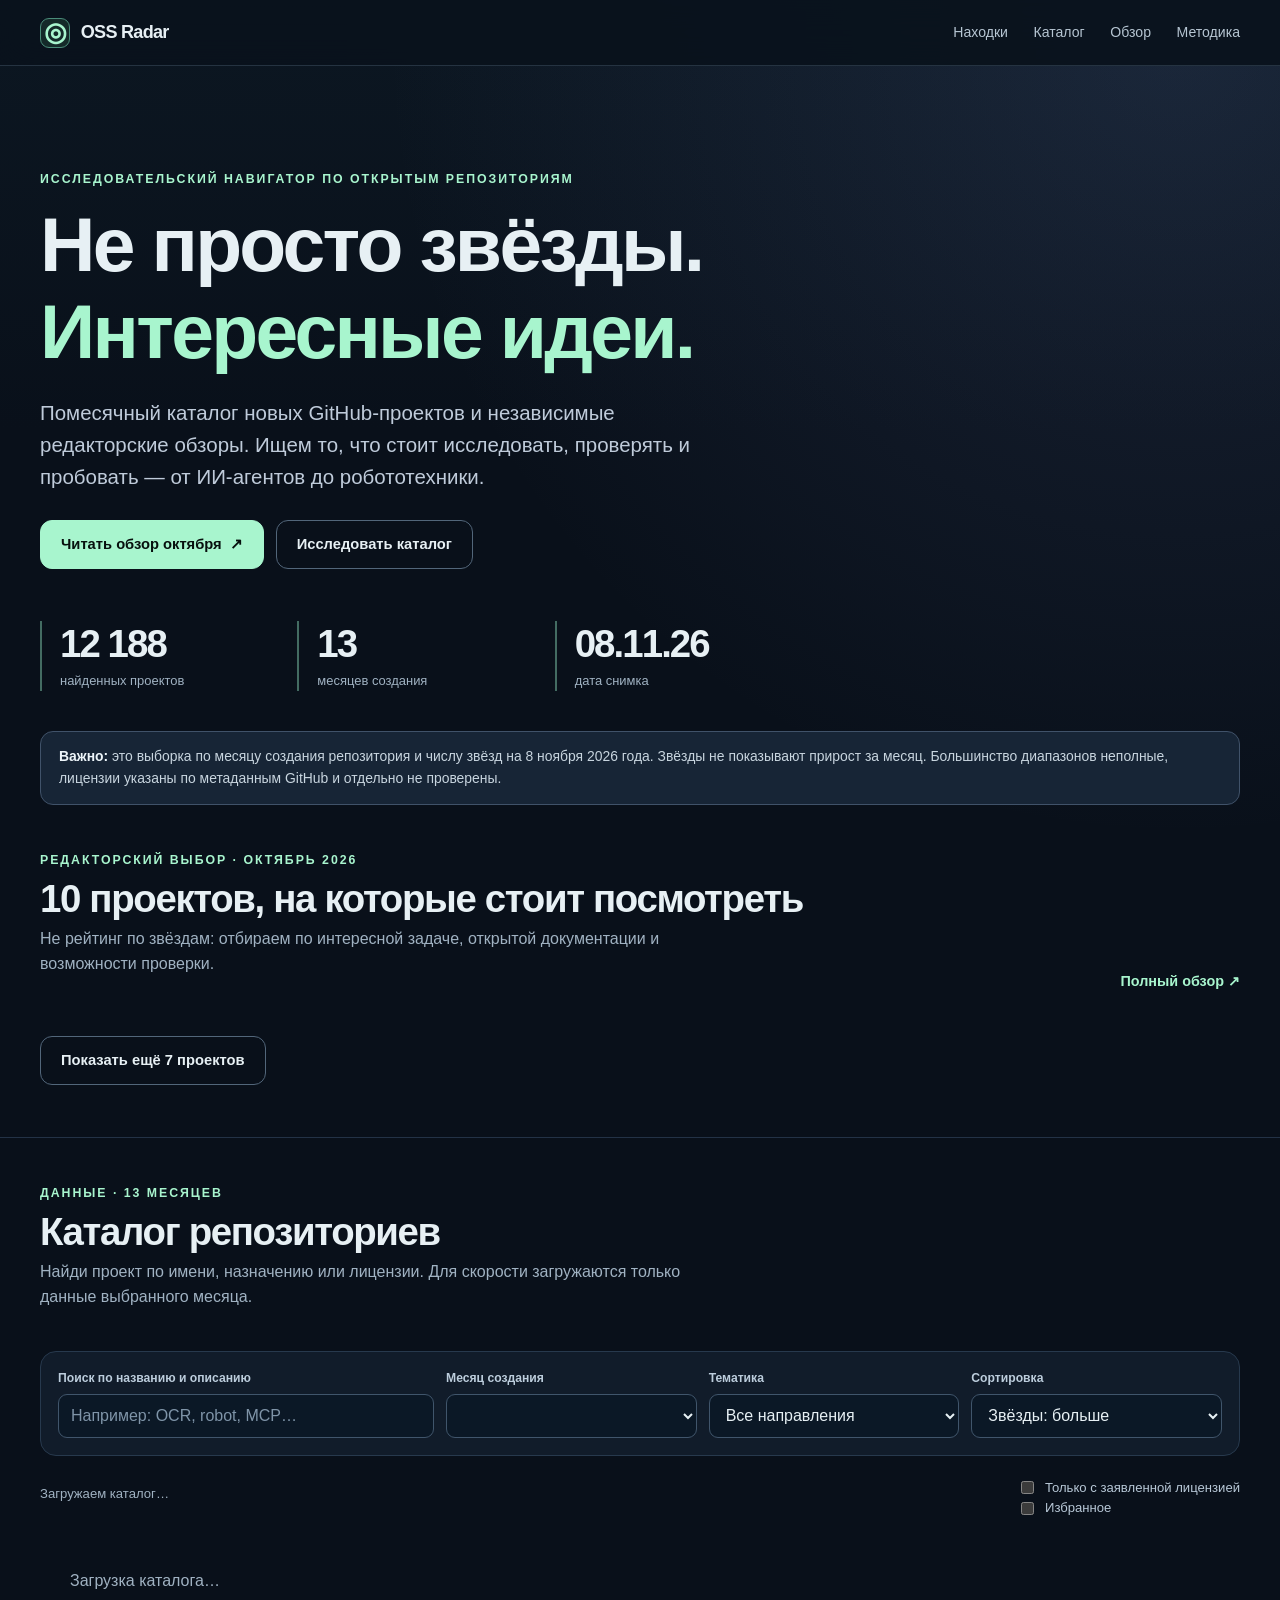
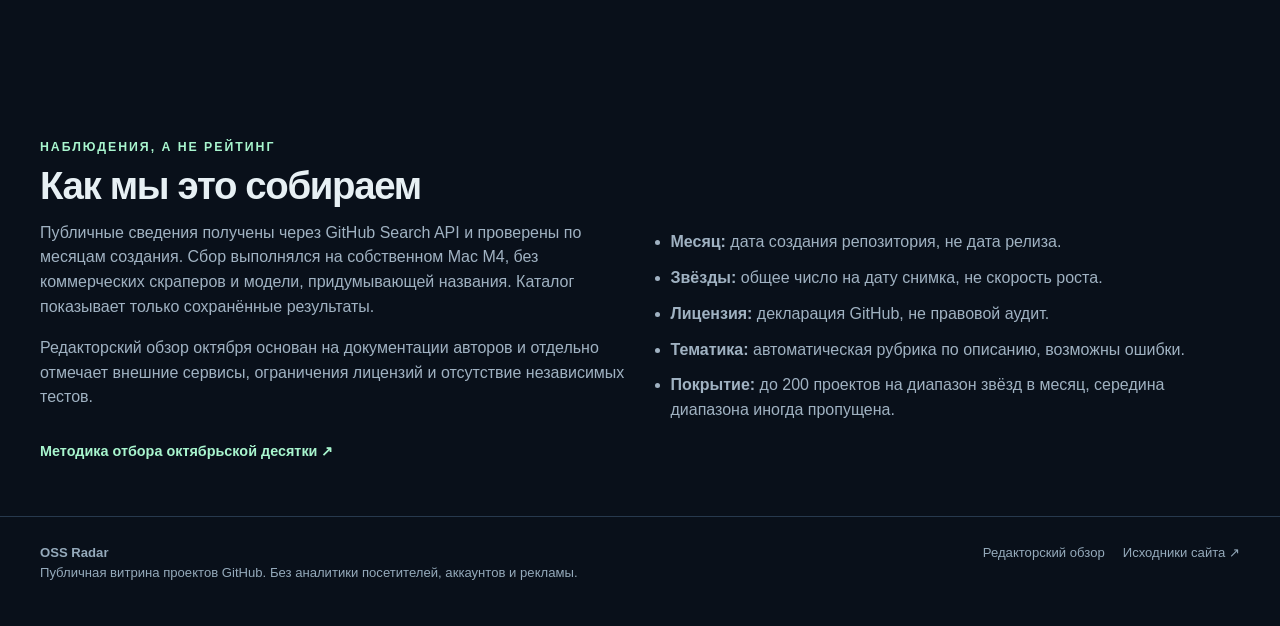
==== index.html @ 187da301 "feat: create OSS Radar home and searchable catalog layout" ====
<!doctype html>
<html lang="ru">
<head>
  <meta charset="utf-8">
  <meta name="viewport" content="width=device-width, initial-scale=1">
  <meta name="theme-color" content="#09101a">
  <meta name="description" content="OSS Radar — обзор новых GitHub-проектов: от редакторских находок до помесячного каталога 12 188 репозиториев.">
  <meta http-equiv="Content-Security-Policy" content="default-src 'self'; script-src 'self'; style-src 'self'; img-src 'self' data:; connect-src 'self'; object-src 'none'; base-uri 'self'">
  <title>OSS Radar — интересные проекты с GitHub</title>
  <link rel="stylesheet" href="./style.css">
  <script defer src="./app.js"></script>
</head>
<body>
  <a class="tiny is-hidden" id="skipLink" href="#main">Перейти к содержимому</a>
  <header class="site-header">
    <div class="container header-inner">
      <a class="brand" href="./index.html" aria-label="OSS Radar, главная"><span class="brand-mark" aria-hidden="true">◎</span> OSS Radar</a>
      <nav class="nav" aria-label="Основная навигация">
        <a href="#featured">Находки</a>
        <a href="#catalog">Каталог</a>
        <a href="./october.html">Обзор</a>
        <a href="#method" class="optional">Методика</a>
      </nav>
    </div>
  </header>
  <main id="main">
    <section class="container hero" aria-labelledby="heroTitle">
      <div class="eyebrow">Исследовательский навигатор по открытым репозиториям</div>
      <h1 id="heroTitle">Не просто звёзды. <span class="accent">Интересные идеи.</span></h1>
      <p class="hero-lead">Помесячный каталог новых GitHub-проектов и независимые редакторские обзоры. Ищем то, что стоит исследовать, проверять и пробовать — от ИИ-агентов до робототехники.</p>
      <div class="hero-actions">
        <a class="button" href="./october.html">Читать обзор октября <span aria-hidden="true">↗</span></a>
        <a class="button secondary" href="#catalog">Исследовать каталог</a>
      </div>
      <div class="stats" aria-label="Статистика каталога">
        <div class="stat"><div class="stat-number" id="totalCount">12 188</div><div class="stat-label">найденных проектов</div></div>
        <div class="stat"><div class="stat-number" id="monthCount">13</div><div class="stat-label">месяцев создания</div></div>
        <div class="stat"><div class="stat-number">08.11.26</div><div class="stat-label">дата снимка</div></div>
      </div>
    </section>
    <div class="container">
      <aside class="notice" aria-label="Условия интерпретации данных"><strong>Важно:</strong> это выборка по месяцу создания репозитория и числу звёзд на 8 ноября 2026 года. Звёзды не показывают прирост за месяц. Большинство диапазонов неполные, лицензии указаны по метаданным GitHub и отдельно не проверены.</aside>
    </div>
    <section id="featured" class="container section" aria-labelledby="featuredTitle">
      <div class="section-head">
        <div><div class="eyebrow">Редакторский выбор · октябрь 2026</div><h2 id="featuredTitle">10 проектов, на которые стоит посмотреть</h2><p class="section-intro">Не рейтинг по звёздам: отбираем по интересной задаче, открытой документации и возможности проверки.</p></div>
        <a class="subtle-link" href="./october.html">Полный обзор ↗</a>
      </div>
      <div id="featuredGrid" class="featured-grid" aria-live="polite"></div>
      <div id="moreFeatures" class="compact-list is-hidden"></div>
      <div class="section-cta"><button id="showFeatures" class="button secondary" type="button" aria-expanded="false">Показать ещё 7 проектов</button></div>
    </section>
    <section id="catalog" class="catalog-wrap section" aria-labelledby="catalogTitle">
      <div class="container">
        <div class="section-head">
          <div><div class="eyebrow">Данные · 13 месяцев</div><h2 id="catalogTitle">Каталог репозиториев</h2><p class="section-intro">Найди проект по имени, назначению или лицензии. Для скорости загружаются только данные выбранного месяца.</p></div>
        </div>
        <div class="filters" role="search">
          <div class="field search-field"><label for="searchInput">Поиск по названию и описанию</label><input id="searchInput" type="search" placeholder="Например: OCR, robot, MCP…" autocomplete="off"></div>
          <div class="field"><label for="monthSelect">Месяц создания</label><select id="monthSelect" aria-label="Месяц создания"></select></div>
          <div class="field"><label for="categorySelect">Тематика</label><select id="categorySelect"><option value="all">Все направления</option><option value="agents">ИИ и агенты</option><option value="robots">Робототехника</option><option value="documents">Документы / OCR</option><option value="data">Данные / БД</option><option value="dev">Разработка</option><option value="security">Безопасность</option><option value="design">Дизайн / UI</option><option value="other">Другое</option></select></div>
          <div class="field"><label for="sortSelect">Сортировка</label><select id="sortSelect"><option value="stars-desc">Звёзды: больше</option><option value="stars-asc">Звёзды: меньше</option><option value="name">Название А–Я</option></select></div>
        </div>
        <div class="filter-line">
          <p id="resultsInfo" class="muted tiny" aria-live="polite">Загружаем каталог…</p>
          <div style="display:flex;gap:16px;flex-wrap:wrap">
            <label class="check-field"><input type="checkbox" id="licenseOnly"> Только с заявленной лицензией</label>
            <label class="check-field"><input type="checkbox" id="favoritesOnly"> Избранное</label>
          </div>
        </div>
        <div id="catalogGrid" class="catalog-grid" aria-live="polite"><p class="loading">Загрузка каталога…</p></div>
        <div id="emptyState" class="no-results is-hidden">По этому запросу ничего не найдено. Попробуй другой месяц или убери фильтр.</div>
        <div id="catalogAction" class="catalog-action is-hidden"><button class="button secondary" id="loadMore" type="button">Показать ещё</button></div>
      </div>
    </section>
    <section class="container section" id="method" aria-labelledby="methodTitle">
      <div class="eyebrow">Наблюдения, а не рейтинг</div><h2 id="methodTitle">Как мы это собираем</h2>
      <div class="method">
        <div><p>Публичные сведения получены через GitHub Search API и проверены по месяцам создания. Сбор выполнялся на собственном Mac M4, без коммерческих скраперов и модели, придумывающей названия. Каталог показывает только сохранённые результаты.</p><p>Редакторский обзор октября основан на документации авторов и отдельно отмечает внешние сервисы, ограничения лицензий и отсутствие независимых тестов.</p></div>
        <div>
          <ul><li><strong>Месяц:</strong> дата создания репозитория, не дата релиза.</li><li><strong>Звёзды:</strong> общее число на дату снимка, не скорость роста.</li><li><strong>Лицензия:</strong> декларация GitHub, не правовой аудит.</li><li><strong>Тематика:</strong> автоматическая рубрика по описанию, возможны ошибки.</li><li><strong>Покрытие:</strong> до 200 проектов на диапазон звёзд в месяц, середина диапазона иногда пропущена.</li></ul>
        </div>
      </div>
      <a class="subtle-link" href="./october.html#method">Методика отбора октябрьской десятки ↗</a>
    </section>
  </main>
  <footer class="site-footer"><div class="container footer-inner"><div><strong>OSS Radar</strong><div>Публичная витрина проектов GitHub. Без аналитики посетителей, аккаунтов и рекламы.</div></div><div class="footer-links"><a href="./october.html">Редакторский обзор</a><a href="https://github.com/Dmitry-dev-pet/oss-radar-site" target="_blank" rel="noopener noreferrer">Исходники сайта ↗</a></div></div></footer>
</body>
</html>
---- style.css ----
/* OSS Radar — public static experience. No external fonts, scripts, or tracking. */
:root{color-scheme:dark;--bg:#09101a;--surface:#111c2a;--surface2:#162436;--line:#27394d;--text:#e7f0f4;--muted:#a0b2c2;--accent:#a8f5ce;--soft:#c4ccff;--warm:#f4c49e;--dark:#07100e;--max:1200px}
*{box-sizing:border-box}html{scroll-behavior:smooth}body{margin:0;background:radial-gradient(circle at 92% 2%,rgba(101,123,181,.17),transparent 32%),linear-gradient(180deg,#0c1722 0,#09101a 430px);font-family:Inter,ui-sans-serif,-apple-system,BlinkMacSystemFont,"Segoe UI",sans-serif;color:var(--text);line-height:1.55}
a{color:inherit;text-decoration:none}a:focus-visible,button:focus-visible,input:focus-visible,select:focus-visible{outline:3px solid var(--accent);outline-offset:3px}button,input,select{font:inherit}button{cursor:pointer}p{margin:.4em 0 1em}h1,h2,h3{line-height:1.14;letter-spacing:-.035em}h1{font-size:clamp(2.6rem,6vw,5.4rem);max-width:880px;margin:.15em 0 .28em}h2{font-size:clamp(1.8rem,3vw,2.8rem);margin:.18em 0}h3{font-size:1.17rem;margin:.15em 0}
.container{width:min(var(--max),calc(100% - 36px));margin-inline:auto}.muted{color:var(--muted)}.tiny{font-size:.82rem}.eyebrow{font-size:.77rem;text-transform:uppercase;letter-spacing:.16em;font-weight:750;color:var(--accent)}.brand{display:flex;gap:.67rem;align-items:center;font-size:1.13rem;font-weight:850;letter-spacing:-.04em}.brand-mark{height:30px;width:30px;display:grid;place-items:center;border-radius:9px;border:1px solid #4a8c79;color:var(--accent);background:#142a29;font-size:1.6rem;line-height:1}
.site-header{position:sticky;top:0;z-index:20;backdrop-filter:blur(18px);background:#09121ce8;border-bottom:1px solid #253341}.header-inner{min-height:65px;display:flex;gap:20px;align-items:center;justify-content:space-between}.nav{display:flex;align-items:center;gap:clamp(10px,2vw,28px);font-size:.88rem;color:#b6c5d2}.nav a:hover,.subtle-link:hover{color:var(--accent)}.nav a.active{color:var(--accent)}
.hero{padding:clamp(48px,9vw,104px) 0 40px}.hero-lead{font-size:clamp(1rem,2.1vw,1.28rem);color:#bfcbda;max-width:690px}.accent{color:var(--accent)}.hero-actions{display:flex;gap:12px;flex-wrap:wrap;margin-top:28px}.button{display:inline-flex;align-items:center;justify-content:center;gap:8px;border-radius:12px;padding:12px 20px;font-weight:730;font-size:.92rem;background:var(--accent);color:var(--dark);border:1px solid var(--accent);min-height:45px}.button:hover{filter:brightness(1.07)}.button.secondary{background:transparent;color:var(--text);border-color:#52667a}.button.secondary:hover{border-color:var(--accent);color:var(--accent)}
.stats{display:grid;grid-template-columns:repeat(3,minmax(0,1fr));gap:12px;margin:52px 0 0;max-width:760px}.stat{border-left:2px solid #436c62;padding:0 0 0 18px}.stat-number{font-size:clamp(1.55rem,3vw,2.4rem);font-weight:820;letter-spacing:-.05em;line-height:1.2}.stat-label{font-size:.81rem;color:var(--muted);margin-top:4px}
.notice{border:1px solid #405269;background:#172536;border-radius:13px;padding:14px 18px;color:#c8d5df;font-size:.87rem}.notice strong{color:#edf5fa}.section{padding:46px 0 52px}.section-head{display:flex;align-items:end;justify-content:space-between;gap:24px;margin-bottom:25px}.section-intro{max-width:690px;color:var(--muted)}.subtle-link{font-size:.9rem;color:var(--accent);font-weight:650;white-space:nowrap}
.featured-grid{display:grid;grid-template-columns:repeat(3,minmax(0,1fr));gap:14px}.feature-card,.project-card{border:1px solid var(--line);border-radius:16px;background:linear-gradient(145deg,#142234,#0e1927);padding:21px;min-width:0;transition:border-color .15s,transform .15s}.feature-card:hover,.project-card:hover{border-color:#627d85;transform:translateY(-2px)}.feature-card{display:flex;flex-direction:column;gap:10px;min-height:265px}.feature-top{display:flex;justify-content:space-between;gap:8px;align-items:center}.tag{display:inline-flex;align-items:center;font-size:.73rem;border-radius:30px;background:#20364a;border:1px solid #39536a;color:#caddea;padding:4px 9px;white-space:nowrap}.tag.amber{background:#3a2d27;border-color:#785a43;color:var(--warm)}.tag.green{color:var(--accent);border-color:#386c5f;background:#17332f}.stars{color:#edcf9f;font-size:.85rem;white-space:nowrap;font-variant-numeric:tabular-nums}.feature-card h3{font-size:1.4rem}.feature-card p{color:#c2cfdb;font-size:.9rem;margin:0}.feature-card .bottom{display:flex;align-items:center;justify-content:space-between;margin-top:auto;padding-top:10px;color:var(--accent);font-weight:700;font-size:.86rem}.section-cta{margin-top:18px}.compact-list{margin-top:14px;display:grid;grid-template-columns:repeat(2,minmax(0,1fr));gap:11px}.mini-feature{border:1px solid var(--line);border-radius:12px;padding:15px;background:var(--surface);display:flex;justify-content:space-between;gap:12px;align-items:center}.mini-feature .f-desc{font-size:.79rem;color:var(--muted);margin-top:3px}.mini-feature a{font-weight:750}.mini-feature a:hover{color:var(--accent)}.is-hidden{display:none!important}
.catalog-wrap{border-top:1px solid #233246}.filters{border:1px solid var(--line);background:var(--surface);border-radius:16px;padding:17px;margin-bottom:22px;display:grid;grid-template-columns:1.5fr 1fr 1fr 1fr;gap:12px}.field{display:flex;flex-direction:column;gap:6px}.field label{font-weight:650;font-size:.76rem;color:#bccddc}.field input,.field select{width:100%;height:44px;border:1px solid #40556b;background:#0b1826;color:var(--text);border-radius:9px;padding:0 12px;min-width:0}.field input::placeholder{color:#7f94a8}.filter-line{display:flex;align-items:center;justify-content:space-between;gap:15px;margin-bottom:14px;flex-wrap:wrap}.check-field{display:flex;align-items:center;gap:8px;font-size:.82rem;color:#b8c8d7}.check-field input{accent-color:#a8f5ce}.catalog-grid{display:grid;grid-template-columns:repeat(3,minmax(0,1fr));gap:12px}.project-card{display:flex;flex-direction:column;gap:10px;padding:17px;min-height:195px}.project-top{display:flex;gap:8px;align-items:start;justify-content:space-between}.repo-link{font-weight:750;overflow-wrap:anywhere}.repo-link:hover{color:var(--accent)}.project-desc{font-size:.86rem;line-height:1.52;color:#aebdcc;flex:1;margin:0;display:-webkit-box;-webkit-line-clamp:3;-webkit-box-orient:vertical;overflow:hidden}.project-meta{display:flex;gap:6px;align-items:center;flex-wrap:wrap}.project-meta .tag{font-size:.69rem;padding:3px 8px}.save{height:32px;width:32px;border:1px solid #45586a;background:#0f1b27;border-radius:8px;color:#a1b3c2;display:grid;place-items:center;flex-shrink:0}.save[aria-pressed=true]{color:var(--accent);border-color:#458477;background:#1a3932}.catalog-action{display:flex;justify-content:center;margin-top:23px}.no-results{padding:38px 14px;text-align:center;color:var(--muted);border:1px dashed var(--line);border-radius:13px}.loading{padding:30px;color:var(--muted)}
.method{display:grid;grid-template-columns:1fr 1fr;gap:25px}.method ul{padding-left:18px;color:var(--muted)}.method li{margin-bottom:11px}.method p{color:var(--muted)}.site-footer{border-top:1px solid var(--line);padding:26px 0 42px;color:#95aabb;font-size:.82rem}.footer-inner{display:flex;align-items:flex-start;justify-content:space-between;gap:20px}.footer-links{display:flex;gap:18px;flex-wrap:wrap}
.review-hero{padding:58px 0 18px}.review-hero h1{font-size:clamp(2.3rem,5vw,4.5rem)}.review-layout{display:grid;grid-template-columns:minmax(0,1fr) 250px;gap:36px;padding-bottom:90px}.prose{max-width:780px}.prose p{color:#c5d1dc}.prose h2{margin-top:2.2em;font-size:1.75rem}.prose h3{margin-top:1.6em}.prose a{color:var(--accent);text-decoration:underline;text-underline-offset:3px}.prose li{margin-bottom:10px;color:#c5d1dc}.toc{border:1px solid var(--line);border-radius:14px;padding:17px;height:max-content;position:sticky;top:85px}.toc a{display:block;color:#b7c9da;font-size:.84rem;padding:7px 0}.toc a:hover{color:var(--accent)}.prose .lead{font-size:1.13rem;color:#d8e7ed}.rank{display:inline-block;color:var(--accent);font-variant-numeric:tabular-nums;margin-right:8px}.project-section{border-bottom:1px solid #27374a;padding-bottom:20px;scroll-margin-top:85px}.review-meta{display:flex;gap:8px;flex-wrap:wrap;margin:22px 0}.review-table{width:100%;border-collapse:collapse;margin:20px 0;font-size:.86rem}.review-table th,.review-table td{border-bottom:1px solid var(--line);text-align:left;padding:10px}.review-table th{color:#b6c8d6}
@media(max-width:960px){.filters{grid-template-columns:1fr 1fr}.featured-grid{grid-template-columns:repeat(2,minmax(0,1fr))}.catalog-grid{grid-template-columns:repeat(2,minmax(0,1fr))}.review-layout{grid-template-columns:1fr}.toc{position:static;order:-1}.method{grid-template-columns:1fr}}
@media(max-width:600px){.container{width:calc(100% - 28px)}.header-inner{min-height:60px}.nav{gap:12px;font-size:.77rem}.nav a.optional{display:none}.hero{padding:52px 0 25px}.hero-actions .button{flex:1}.stats{gap:7px;margin:35px 0 0}.stat{padding-left:10px}.stat-number{font-size:1.45rem}.stat-label{font-size:.7rem}.section{padding:34px 0}.section-head{align-items:flex-start;flex-direction:column;gap:10px}.featured-grid,.catalog-grid,.compact-list{grid-template-columns:1fr}.feature-card{min-height:220px}.filters{grid-template-columns:1fr 1fr;padding:12px;gap:10px}.filters .search-field{grid-column:1/-1}.filter-line{align-items:start}.footer-inner{flex-direction:column}.review-hero{padding:35px 0 8px}.review-layout{gap:20px;padding-bottom:45px}.review-table{font-size:.76rem}.review-table th,.review-table td{padding:7px}.project-card{min-height:162px}}
@media(prefers-reduced-motion:reduce){html{scroll-behavior:auto}*{transition:none!important}}
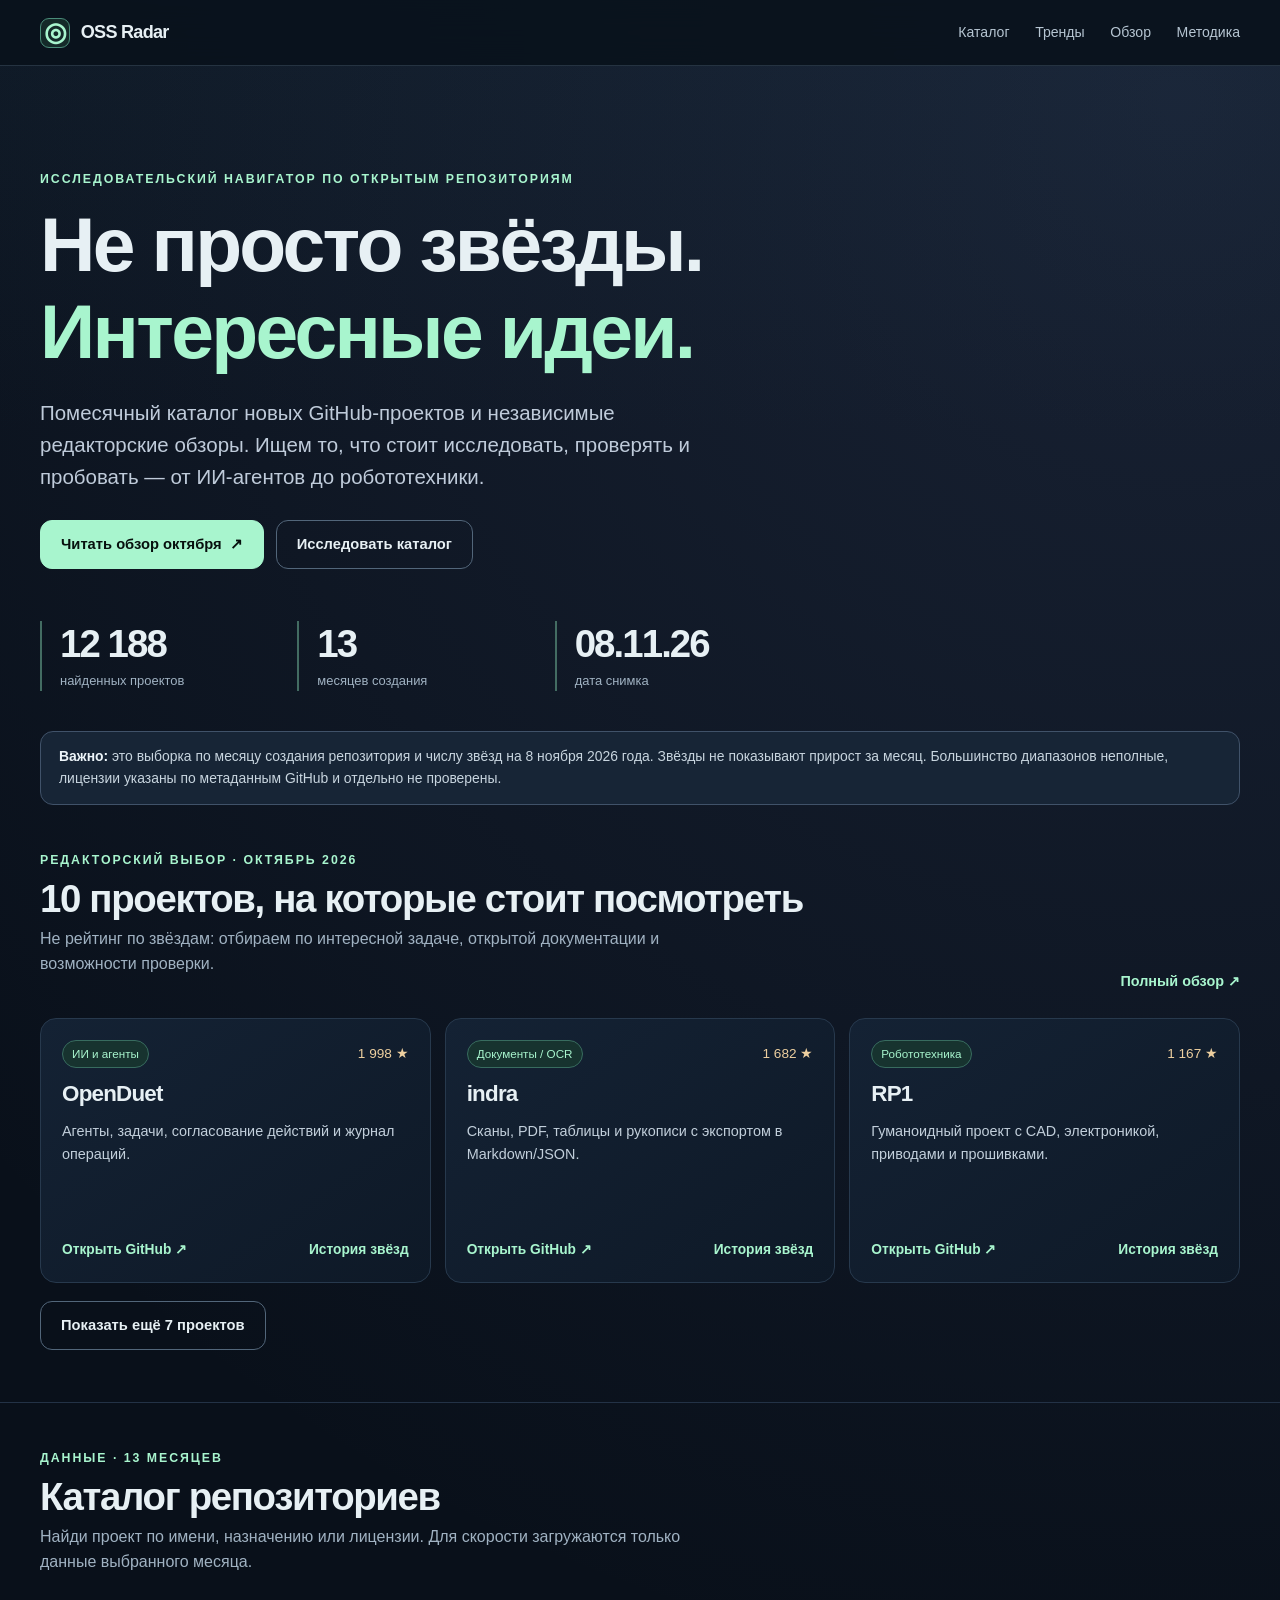
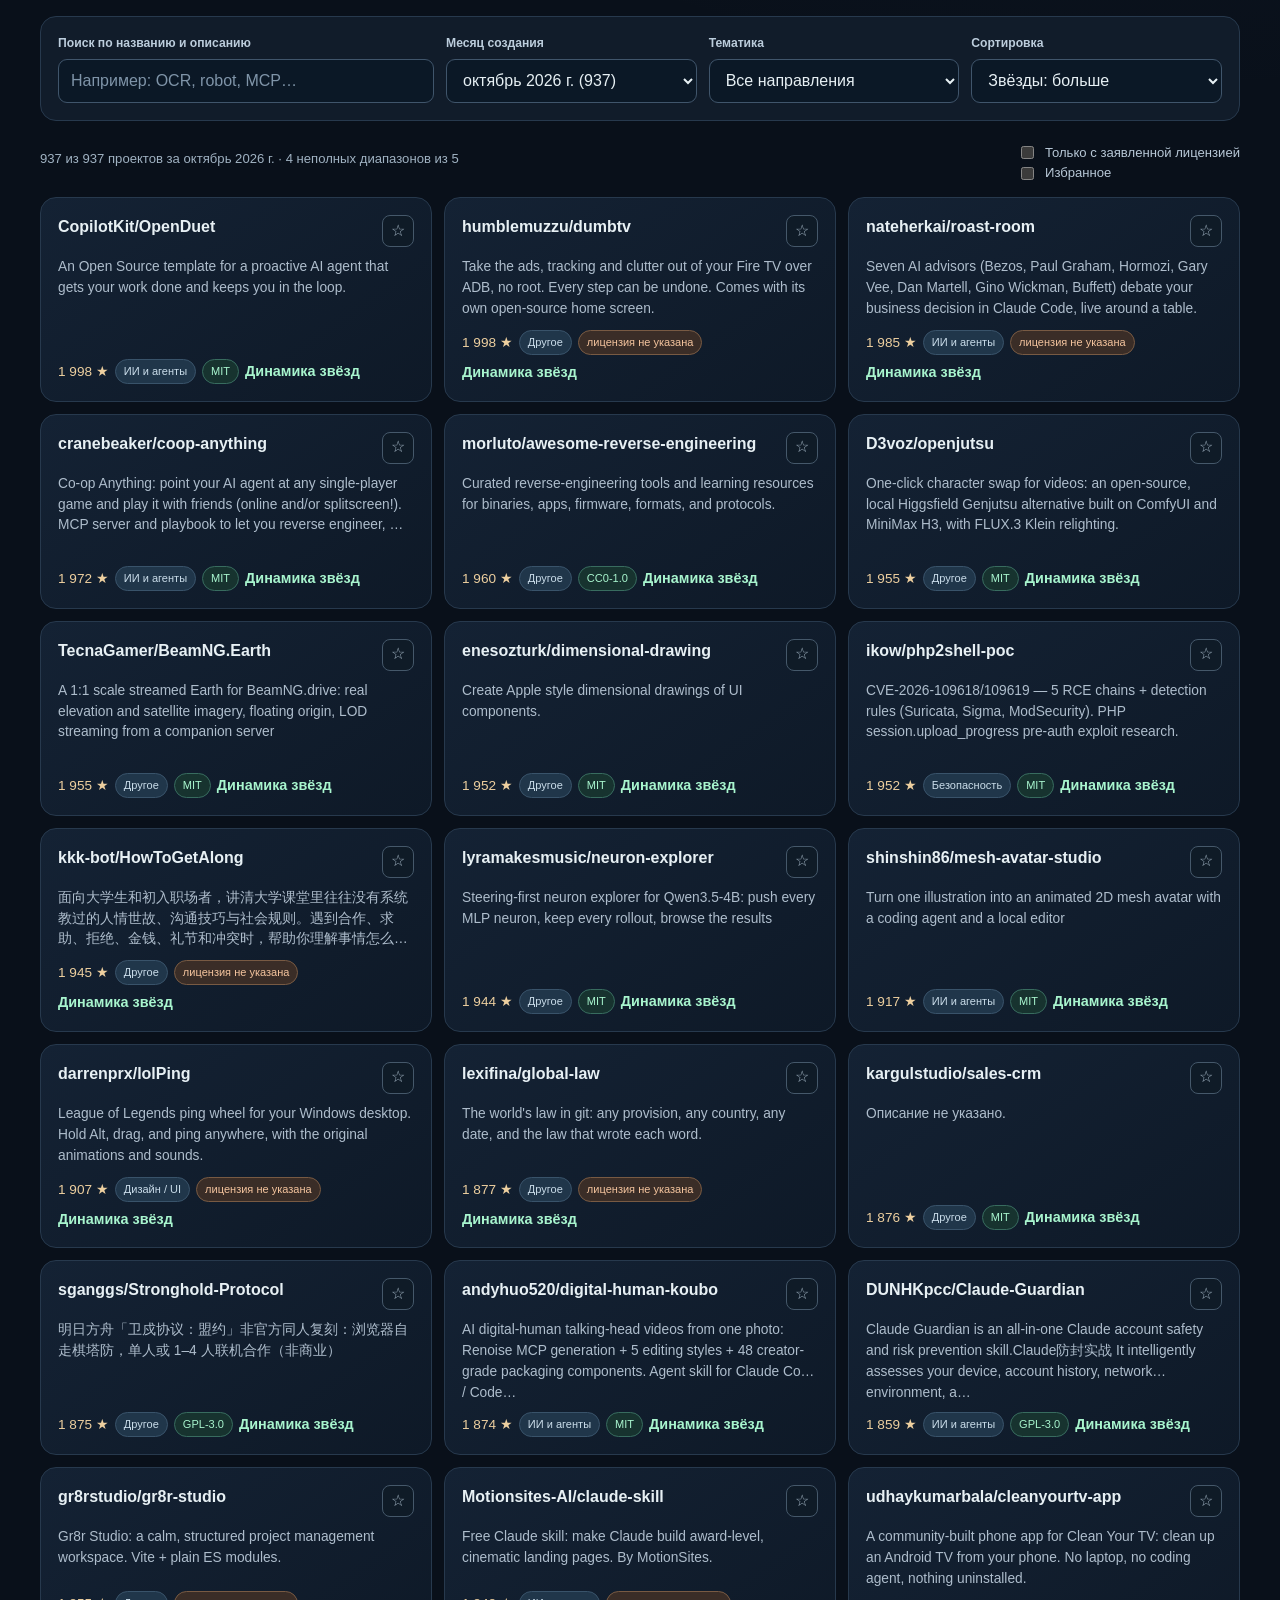
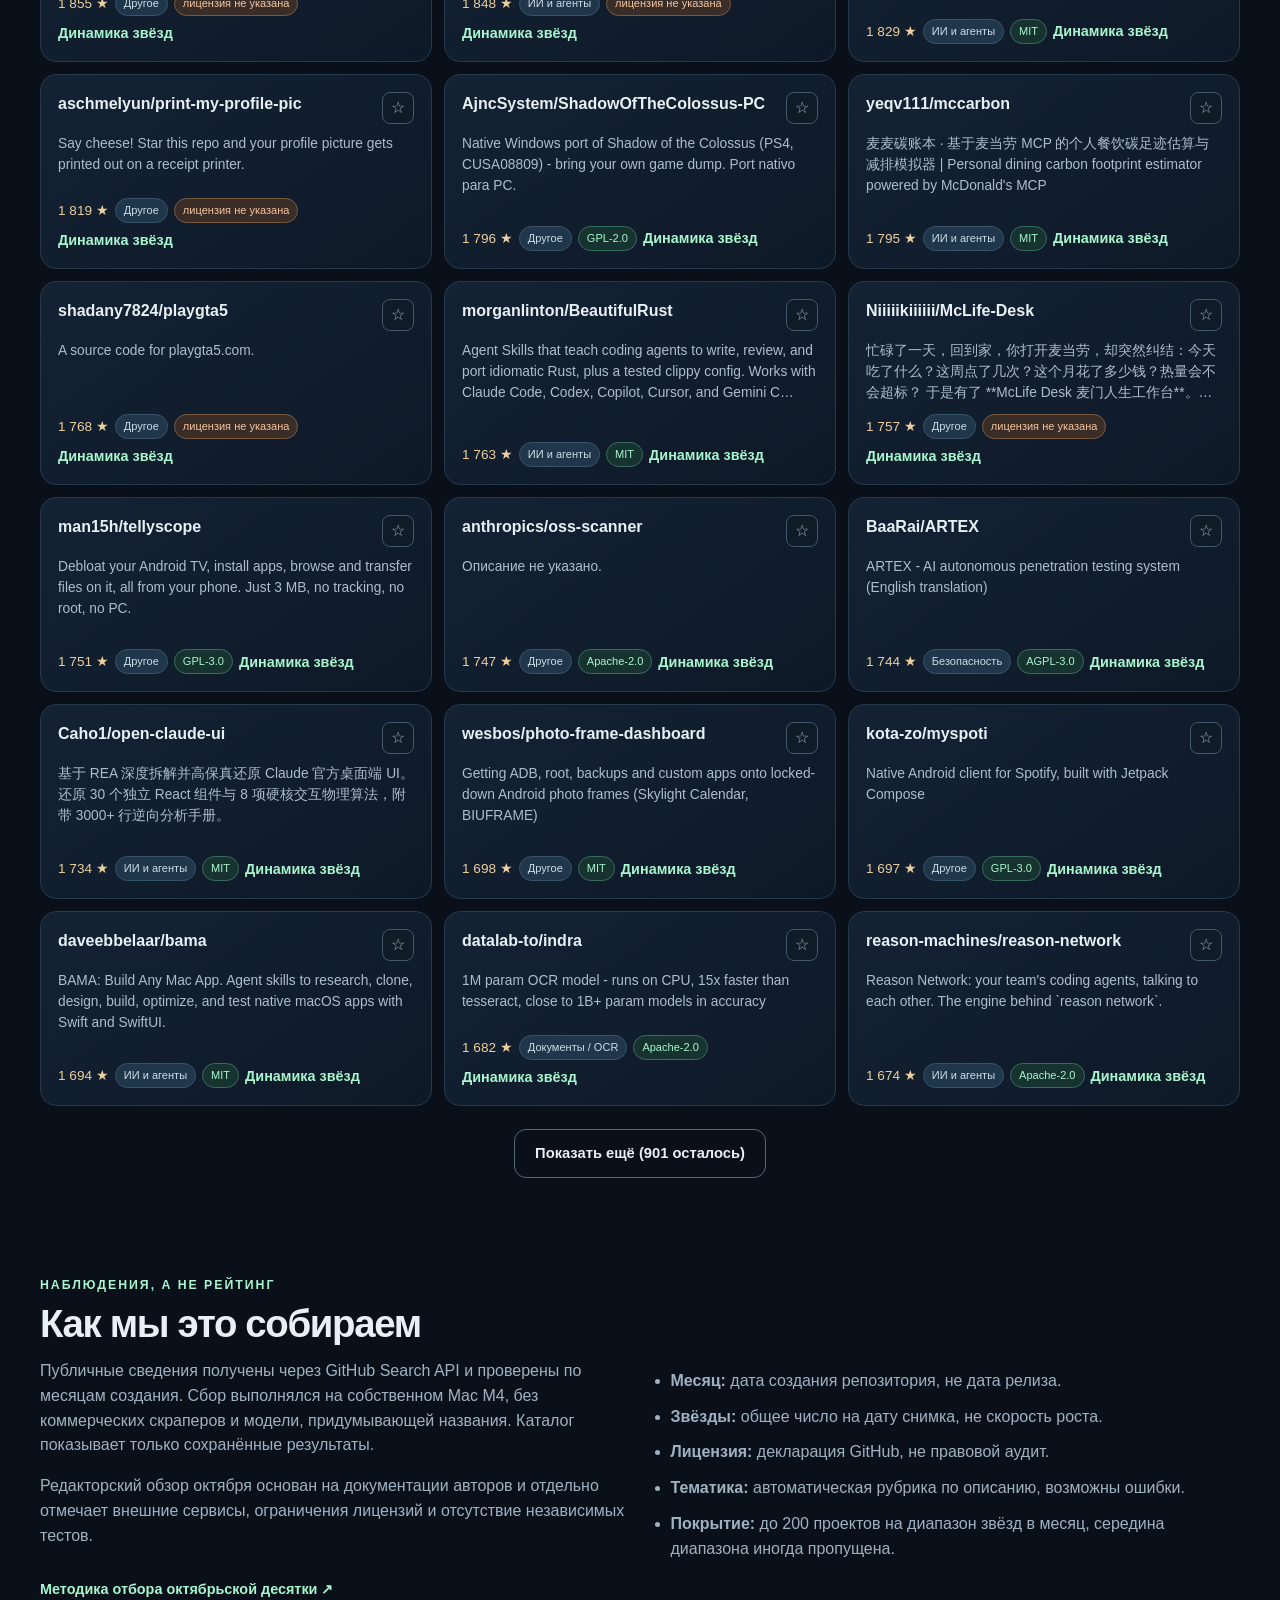
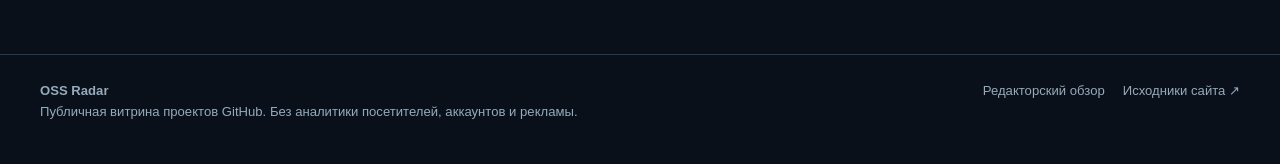
==== commit e397201e: "feat(oss-radar): wire open-source trends into site navigation [skip ci]" ====
--- a/index.html
+++ b/index.html
@@ -16,8 +16,8 @@
     <div class="container header-inner">
       <a class="brand" href="./index.html" aria-label="OSS Radar, главная"><span class="brand-mark" aria-hidden="true">◎</span> OSS Radar</a>
       <nav class="nav" aria-label="Основная навигация">
-        <a href="#featured">Находки</a>
         <a href="#catalog">Каталог</a>
+        <a href="./trends.html">Тренды</a>
         <a href="./october.html">Обзор</a>
         <a href="#method" class="optional">Методика</a>
       </nav>
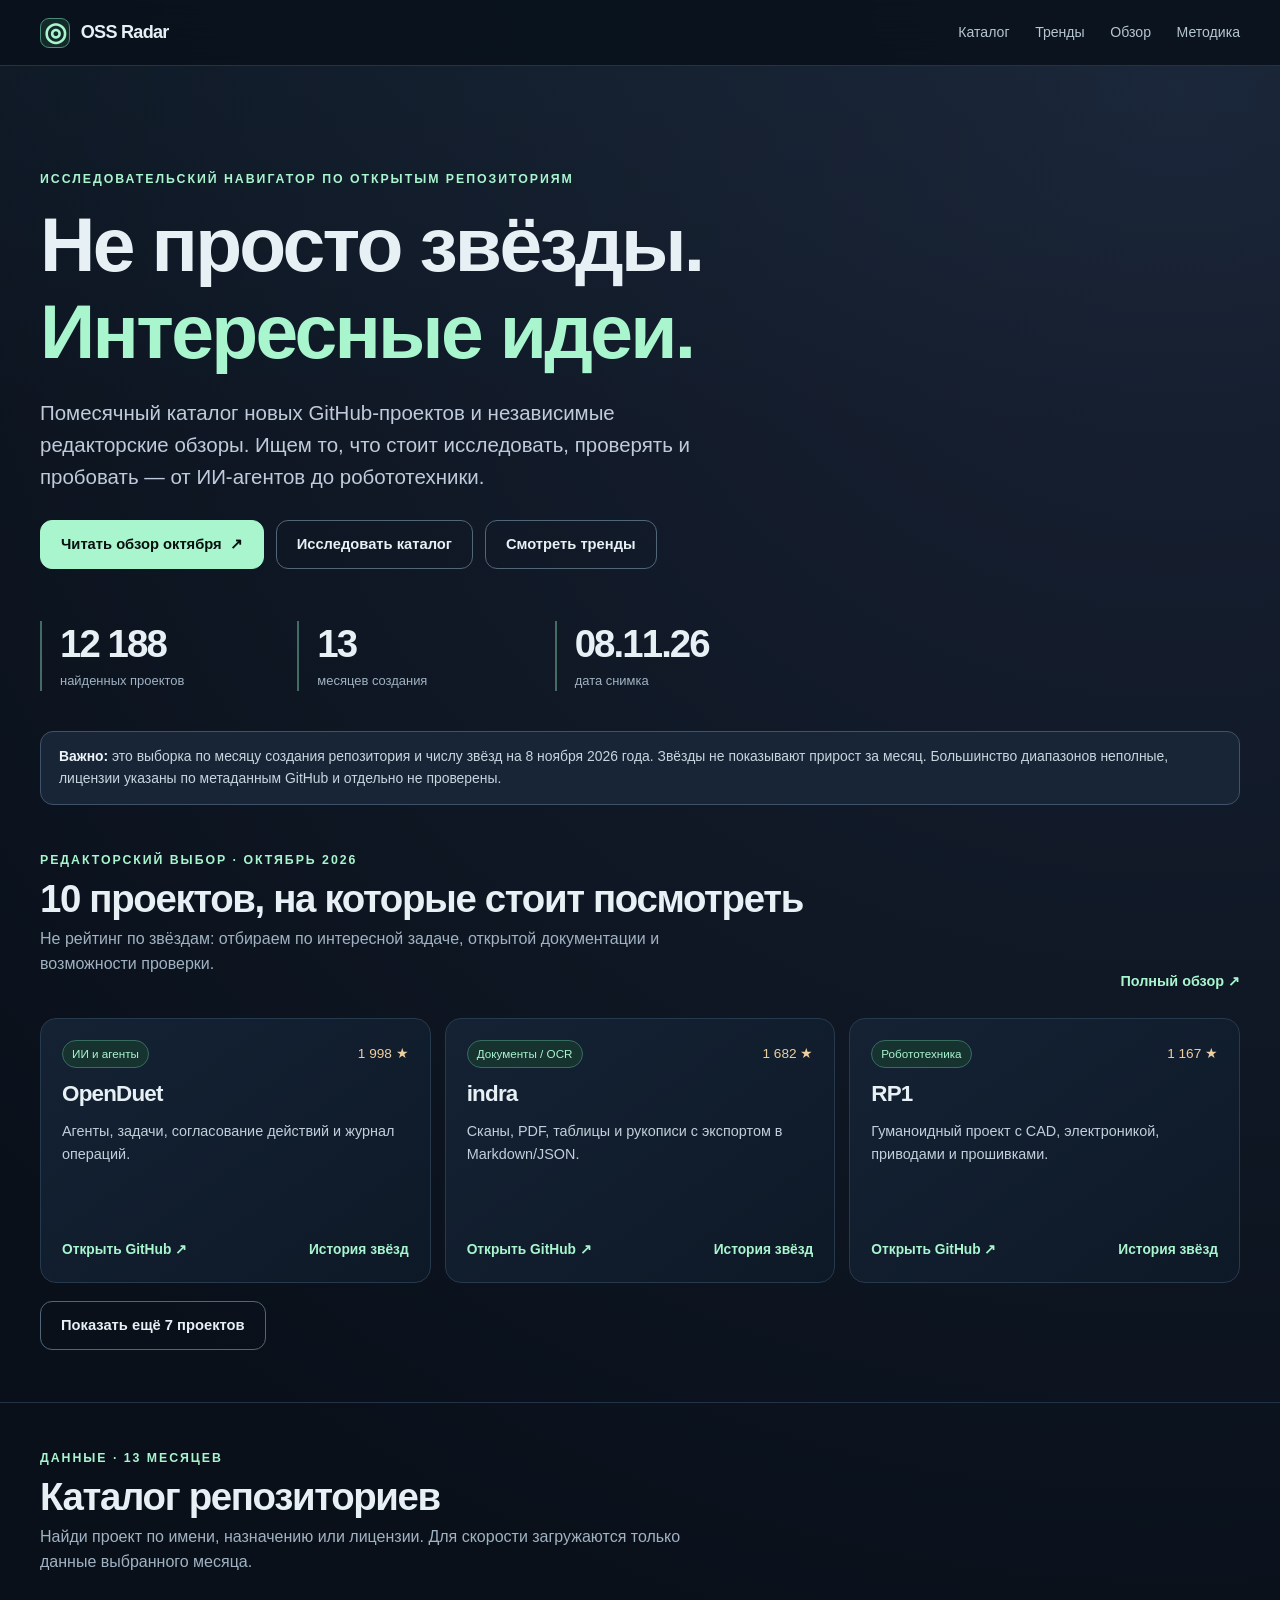
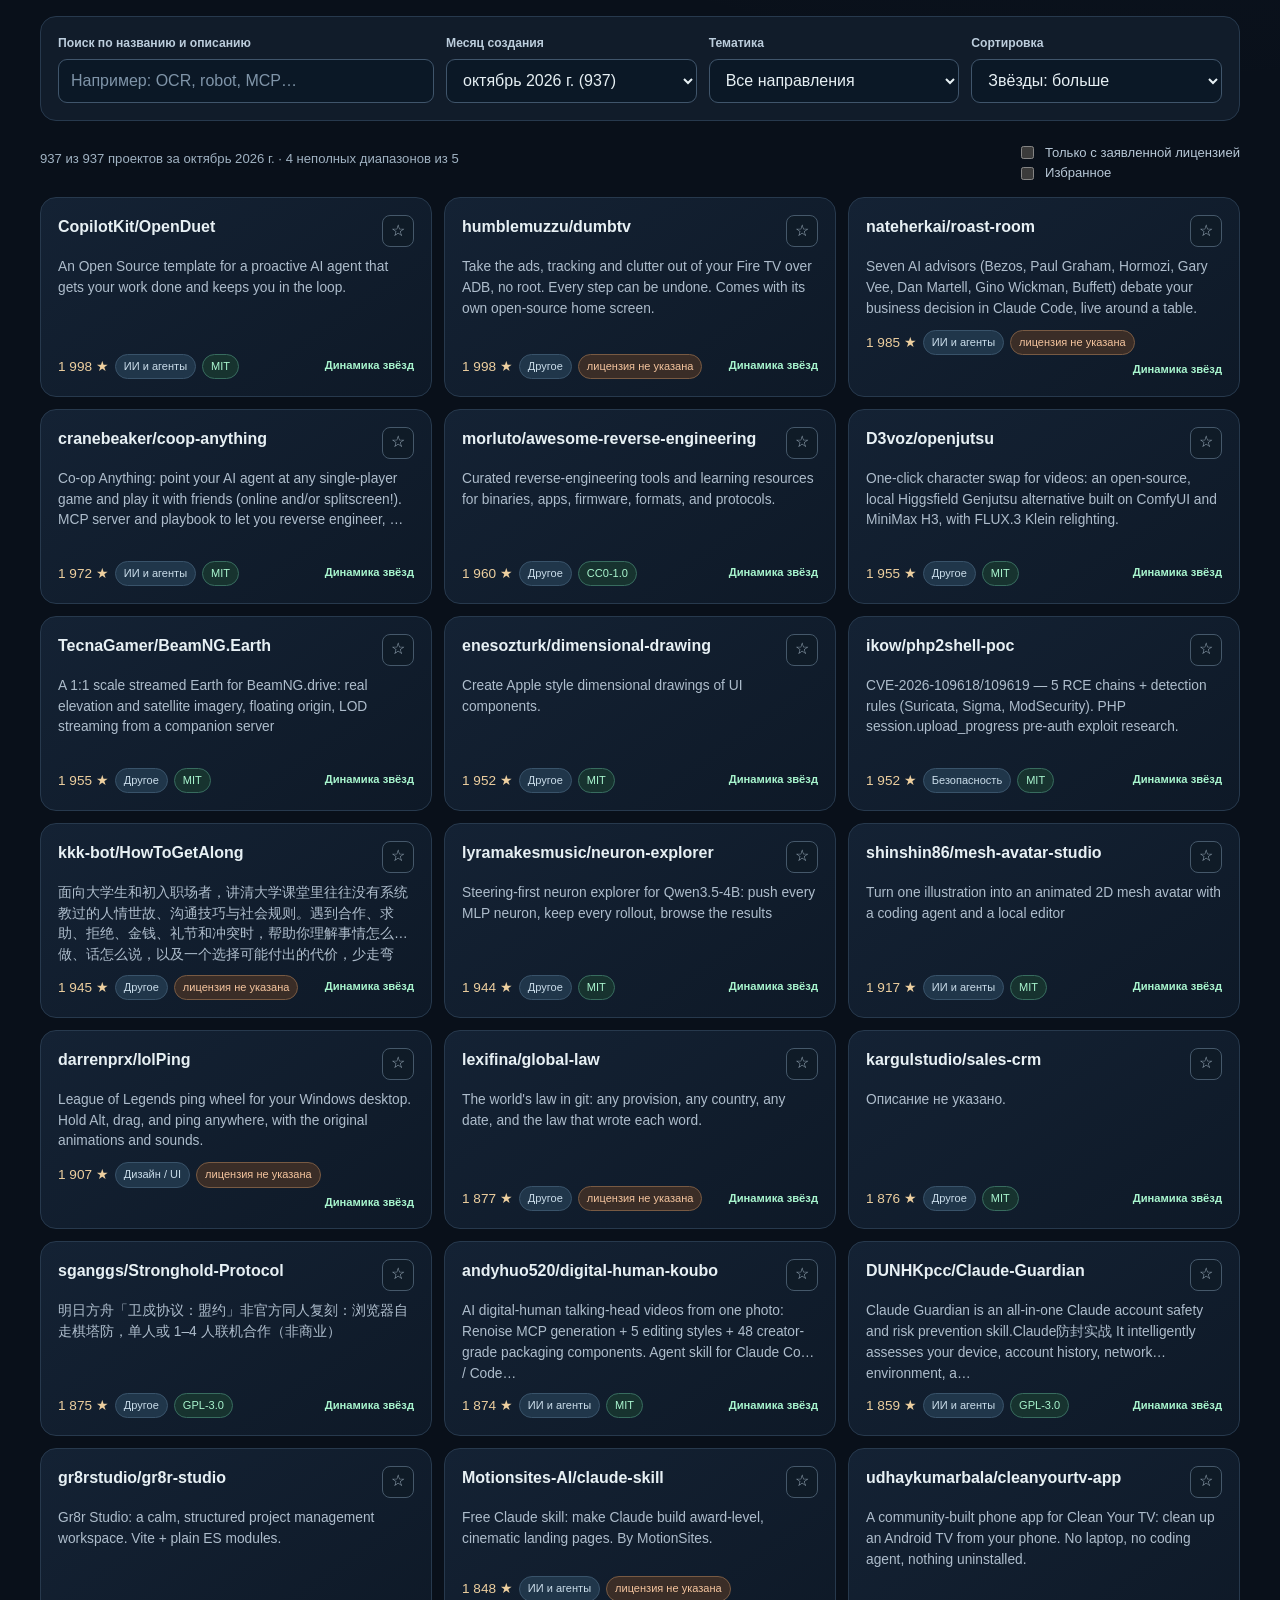
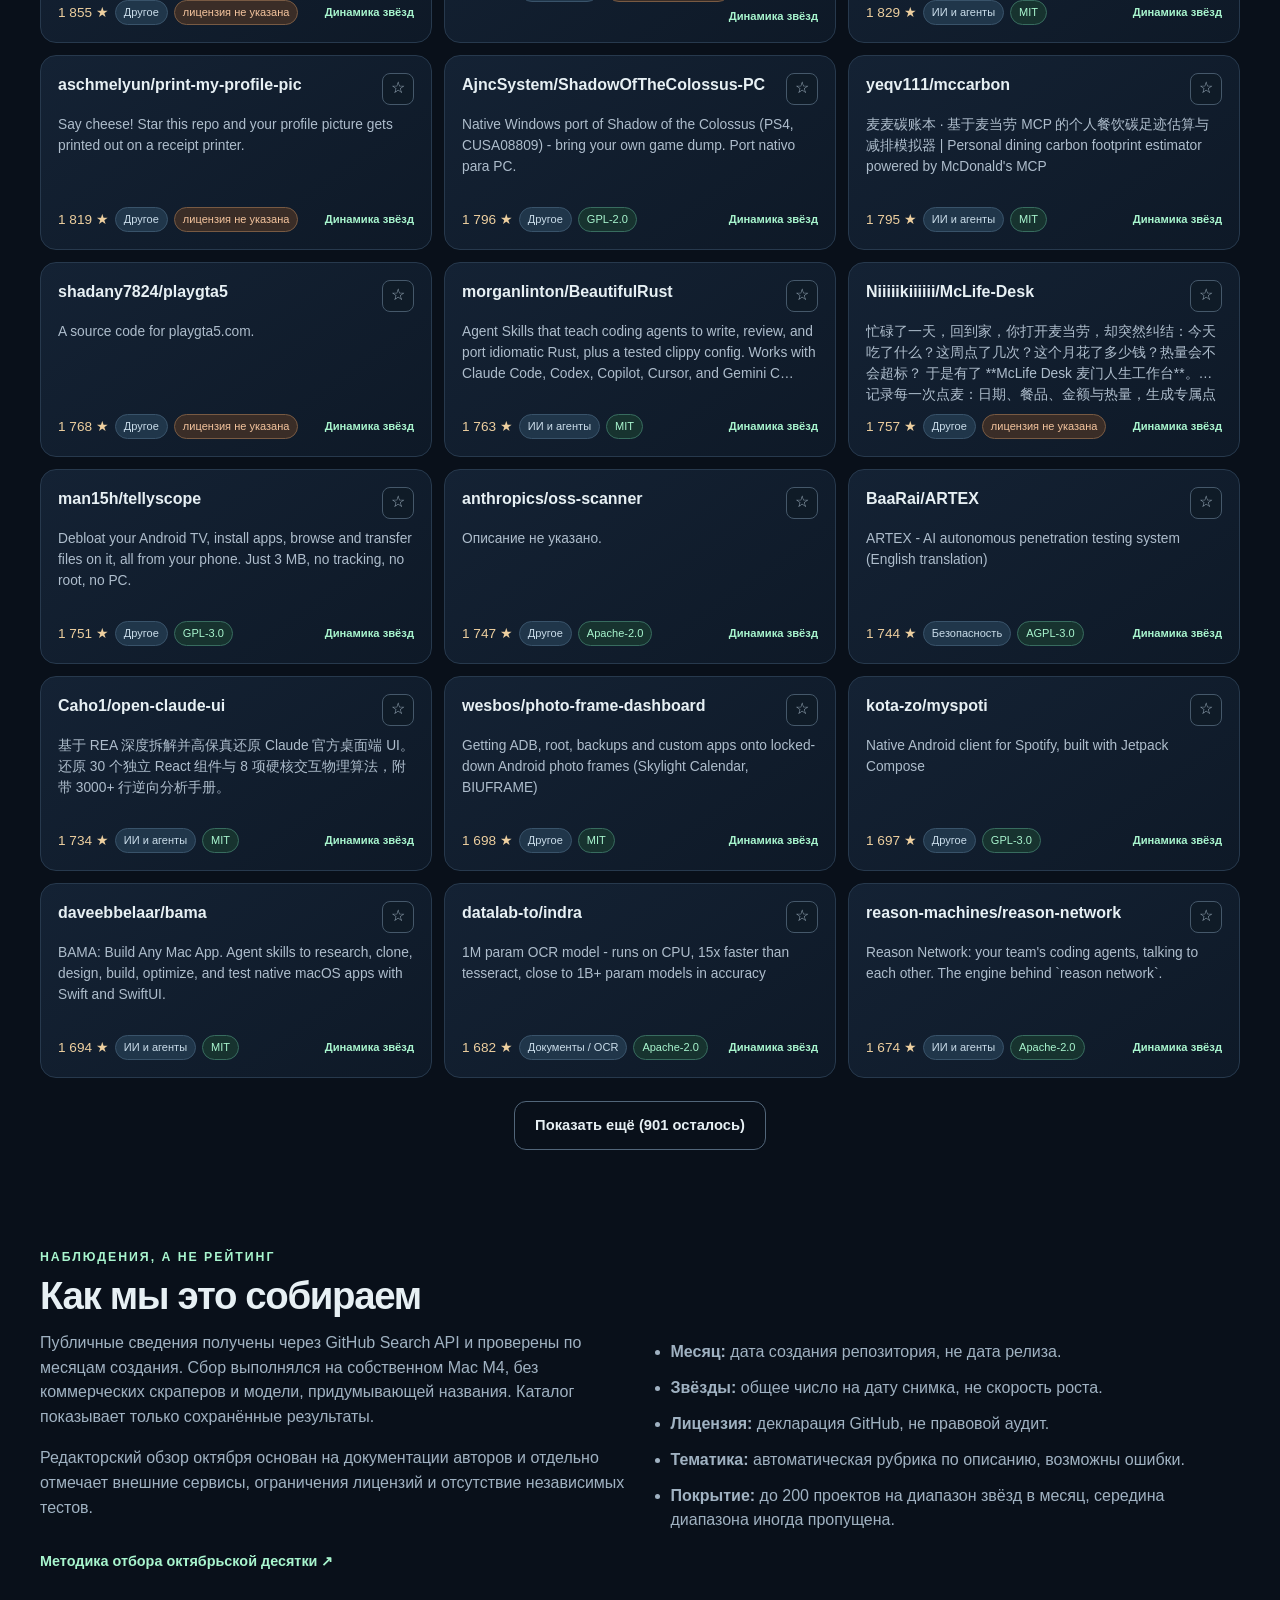
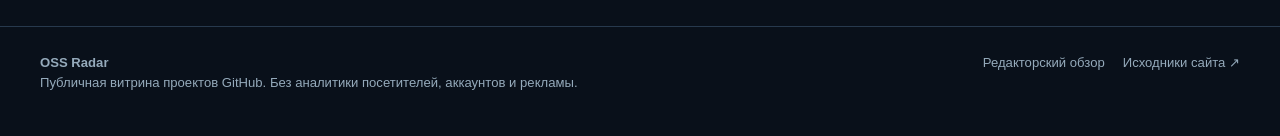
==== commit 07ba8ba4: "feat: publish source-backed GitHub trends on OSS Radar homepage" ====
--- a/index.html
+++ b/index.html
@@ -31,6 +31,7 @@
       <div class="hero-actions">
         <a class="button" href="./october.html">Читать обзор октября <span aria-hidden="true">↗</span></a>
         <a class="button secondary" href="#catalog">Исследовать каталог</a>
+        <a class="button secondary" href="./trends.html">Смотреть тренды</a>
       </div>
       <div class="stats" aria-label="Статистика каталога">
         <div class="stat"><div class="stat-number" id="totalCount">12 188</div><div class="stat-label">найденных проектов</div></div>
--- a/style.css
+++ b/style.css
@@ -14,3 +14,15 @@
 @media(max-width:960px){.filters{grid-template-columns:1fr 1fr}.featured-grid{grid-template-columns:repeat(2,minmax(0,1fr))}.catalog-grid{grid-template-columns:repeat(2,minmax(0,1fr))}.review-layout{grid-template-columns:1fr}.toc{position:static;order:-1}.method{grid-template-columns:1fr}}
 @media(max-width:600px){.container{width:calc(100% - 28px)}.header-inner{min-height:60px}.nav{gap:12px;font-size:.77rem}.nav a.optional{display:none}.hero{padding:52px 0 25px}.hero-actions .button{flex:1}.stats{gap:7px;margin:35px 0 0}.stat{padding-left:10px}.stat-number{font-size:1.45rem}.stat-label{font-size:.7rem}.section{padding:34px 0}.section-head{align-items:flex-start;flex-direction:column;gap:10px}.featured-grid,.catalog-grid,.compact-list{grid-template-columns:1fr}.feature-card{min-height:220px}.filters{grid-template-columns:1fr 1fr;padding:12px;gap:10px}.filters .search-field{grid-column:1/-1}.filter-line{align-items:start}.footer-inner{flex-direction:column}.review-hero{padding:35px 0 8px}.review-layout{gap:20px;padding-bottom:45px}.review-table{font-size:.76rem}.review-table th,.review-table td{padding:7px}.project-card{min-height:162px}}
 @media(prefers-reduced-motion:reduce){html{scroll-behavior:auto}*{transition:none!important}}
+
+/* Reuse public provider feeds and the official GitHub star-history endpoint. */
+.trend-actions{display:flex;gap:16px;align-items:center;flex-wrap:wrap;margin-top:auto;font-size:.85rem}
+.history-form{display:flex;align-items:end;gap:14px;flex-wrap:wrap;padding:18px;border:1px solid var(--line);border-radius:14px;background:var(--surface);max-width:760px}
+.history-form .field{flex:1;min-width:195px}
+.history-weeks{display:grid;gap:10px;margin:20px 0 24px;max-width:760px}
+.week-row{display:grid;grid-template-columns:minmax(100px,190px) minmax(80px,1fr) 90px;align-items:center;gap:14px;padding:10px 12px;border:1px solid var(--line);border-radius:11px;background:var(--surface);font-size:.83rem}
+.week-row meter{width:100%;height:22px;accent-color:var(--accent)}
+.week-row .stars{text-align:right}
+.history-summary{padding:10px 0;max-width:760px}
+.project-meta .subtle-link{font-size:.7rem;margin-left:auto}
+@media(max-width:600px){.week-row{grid-template-columns:100px minmax(55px,1fr) 55px;gap:8px;font-size:.72rem}.trend-actions{font-size:.8rem}}
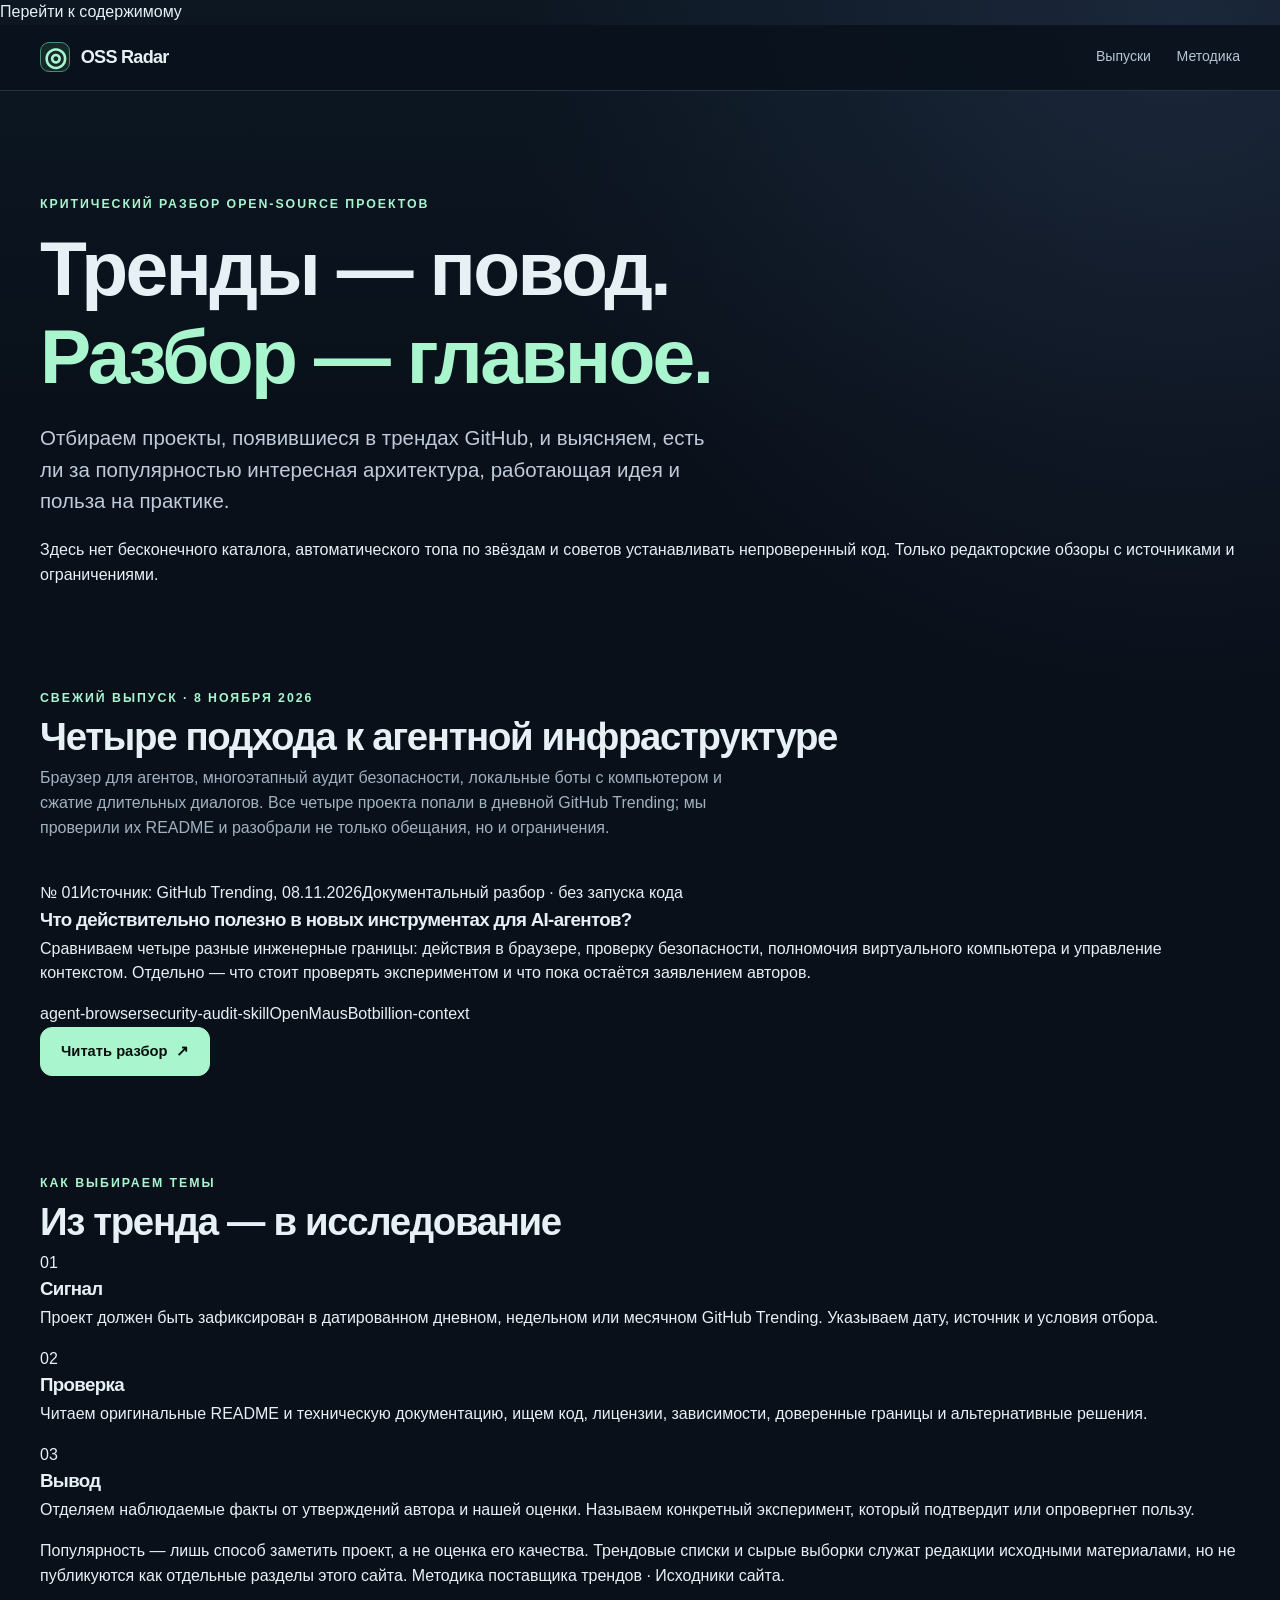
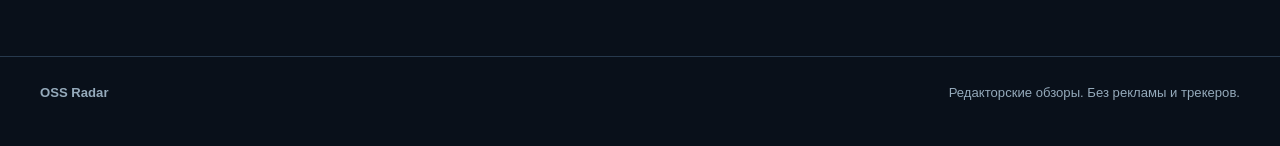
==== commit 53812473: "feat: make review-led homepage with trend-only editorial selection" ====
--- a/index.html
+++ b/index.html
@@ -1,90 +1,54 @@
 <!doctype html>
 <html lang="ru">
 <head>
-  <meta charset="utf-8">
-  <meta name="viewport" content="width=device-width, initial-scale=1">
-  <meta name="theme-color" content="#09101a">
-  <meta name="description" content="OSS Radar — обзор новых GitHub-проектов: от редакторских находок до помесячного каталога 12 188 репозиториев.">
-  <meta http-equiv="Content-Security-Policy" content="default-src 'self'; script-src 'self'; style-src 'self'; img-src 'self' data:; connect-src 'self'; object-src 'none'; base-uri 'self'">
-  <title>OSS Radar — интересные проекты с GitHub</title>
-  <link rel="stylesheet" href="./style.css">
-  <script defer src="./app.js"></script>
+<meta charset="utf-8">
+<meta name="viewport" content="width=device-width, initial-scale=1">
+<meta name="theme-color" content="#0b121c">
+<meta name="description" content="OSS Radar: критические обзоры проектов из трендов GitHub. Что устроено интересно, где ограничения и что стоит проверить.">
+<meta http-equiv="Content-Security-Policy" content="default-src 'self'; style-src 'self'; script-src 'none'; img-src 'self' data:; object-src 'none'; base-uri 'self'">
+<title>OSS Radar — разборы проектов из GitHub Trending</title>
+<link rel="stylesheet" href="./style.css">
 </head>
 <body>
-  <a class="tiny is-hidden" id="skipLink" href="#main">Перейти к содержимому</a>
-  <header class="site-header">
-    <div class="container header-inner">
-      <a class="brand" href="./index.html" aria-label="OSS Radar, главная"><span class="brand-mark" aria-hidden="true">◎</span> OSS Radar</a>
-      <nav class="nav" aria-label="Основная навигация">
-        <a href="#catalog">Каталог</a>
-        <a href="./trends.html">Тренды</a>
-        <a href="./october.html">Обзор</a>
-        <a href="#method" class="optional">Методика</a>
-      </nav>
+<a class="skip" href="#main">Перейти к содержимому</a>
+<header class="site-header">
+  <div class="container header-inner">
+    <a class="brand" href="./index.html" aria-label="OSS Radar — главная"><span class="brand-mark" aria-hidden="true">◎</span> OSS Radar</a>
+    <nav class="nav" aria-label="Навигация"><a href="#issues">Выпуски</a><a href="#method">Методика</a></nav>
+  </div>
+</header>
+<main id="main">
+  <section class="container hero">
+    <div class="eyebrow">Критический разбор open-source проектов</div>
+    <h1>Тренды — повод.<br><span class="accent">Разбор — главное.</span></h1>
+    <p class="hero-lead">Отбираем проекты, появившиеся в трендах GitHub, и выясняем, есть ли за популярностью интересная архитектура, работающая идея и польза на практике.</p>
+    <p class="intro-note">Здесь нет бесконечного каталога, автоматического топа по звёздам и советов устанавливать непроверенный код. Только редакторские обзоры с источниками и ограничениями.</p>
+  </section>
+
+  <section class="container section" id="issues" aria-labelledby="issue-heading">
+    <div class="section-head">
+      <div><div class="eyebrow">Свежий выпуск · 8 ноября 2026</div><h2 id="issue-heading">Четыре подхода к агентной инфраструктуре</h2>
+      <p class="section-intro">Браузер для агентов, многоэтапный аудит безопасности, локальные боты с компьютером и сжатие длительных диалогов. Все четыре проекта попали в дневной GitHub Trending; мы проверили их README и разобрали не только обещания, но и ограничения.</p></div>
     </div>
-  </header>
-  <main id="main">
-    <section class="container hero" aria-labelledby="heroTitle">
-      <div class="eyebrow">Исследовательский навигатор по открытым репозиториям</div>
-      <h1 id="heroTitle">Не просто звёзды. <span class="accent">Интересные идеи.</span></h1>
-      <p class="hero-lead">Помесячный каталог новых GitHub-проектов и независимые редакторские обзоры. Ищем то, что стоит исследовать, проверять и пробовать — от ИИ-агентов до робототехники.</p>
-      <div class="hero-actions">
-        <a class="button" href="./october.html">Читать обзор октября <span aria-hidden="true">↗</span></a>
-        <a class="button secondary" href="#catalog">Исследовать каталог</a>
-        <a class="button secondary" href="./trends.html">Смотреть тренды</a>
-      </div>
-      <div class="stats" aria-label="Статистика каталога">
-        <div class="stat"><div class="stat-number" id="totalCount">12 188</div><div class="stat-label">найденных проектов</div></div>
-        <div class="stat"><div class="stat-number" id="monthCount">13</div><div class="stat-label">месяцев создания</div></div>
-        <div class="stat"><div class="stat-number">08.11.26</div><div class="stat-label">дата снимка</div></div>
-      </div>
-    </section>
-    <div class="container">
-      <aside class="notice" aria-label="Условия интерпретации данных"><strong>Важно:</strong> это выборка по месяцу создания репозитория и числу звёзд на 8 ноября 2026 года. Звёзды не показывают прирост за месяц. Большинство диапазонов неполные, лицензии указаны по метаданным GitHub и отдельно не проверены.</aside>
+    <article class="lead-review">
+      <div class="issue-meta"><span class="meta-item">№ 01</span><span class="meta-item">Источник: GitHub Trending, 08.11.2026</span><span class="meta-item">Документальный разбор · без запуска кода</span></div>
+      <h3>Что действительно полезно в новых инструментах для AI-агентов?</h3>
+      <p>Сравниваем четыре разные инженерные границы: действия в браузере, проверку безопасности, полномочия виртуального компьютера и управление контекстом. Отдельно — что стоит проверять экспериментом и что пока остаётся заявлением авторов.</p>
+      <div class="review-keywords" aria-label="Проекты в выпуске"><span>agent-browser</span><span>security-audit-skill</span><span>OpenMausBot</span><span>billion-context</span></div>
+      <a class="button" href="./reviews/2026-11-08.html">Читать разбор <span aria-hidden="true">↗</span></a>
+    </article>
+  </section>
+
+  <section class="container section" id="method" aria-labelledby="method-heading">
+    <div class="eyebrow">Как выбираем темы</div><h2 id="method-heading">Из тренда — в исследование</h2>
+    <div class="method-grid">
+      <div><div class="method-index">01</div><h3>Сигнал</h3><p>Проект должен быть зафиксирован в датированном дневном, недельном или месячном GitHub Trending. Указываем дату, источник и условия отбора.</p></div>
+      <div><div class="method-index">02</div><h3>Проверка</h3><p>Читаем оригинальные README и техническую документацию, ищем код, лицензии, зависимости, доверенные границы и альтернативные решения.</p></div>
+      <div><div class="method-index">03</div><h3>Вывод</h3><p>Отделяем наблюдаемые факты от утверждений автора и нашей оценки. Называем конкретный эксперимент, который подтвердит или опровергнет пользу.</p></div>
     </div>
-    <section id="featured" class="container section" aria-labelledby="featuredTitle">
-      <div class="section-head">
-        <div><div class="eyebrow">Редакторский выбор · октябрь 2026</div><h2 id="featuredTitle">10 проектов, на которые стоит посмотреть</h2><p class="section-intro">Не рейтинг по звёздам: отбираем по интересной задаче, открытой документации и возможности проверки.</p></div>
-        <a class="subtle-link" href="./october.html">Полный обзор ↗</a>
-      </div>
-      <div id="featuredGrid" class="featured-grid" aria-live="polite"></div>
-      <div id="moreFeatures" class="compact-list is-hidden"></div>
-      <div class="section-cta"><button id="showFeatures" class="button secondary" type="button" aria-expanded="false">Показать ещё 7 проектов</button></div>
-    </section>
-    <section id="catalog" class="catalog-wrap section" aria-labelledby="catalogTitle">
-      <div class="container">
-        <div class="section-head">
-          <div><div class="eyebrow">Данные · 13 месяцев</div><h2 id="catalogTitle">Каталог репозиториев</h2><p class="section-intro">Найди проект по имени, назначению или лицензии. Для скорости загружаются только данные выбранного месяца.</p></div>
-        </div>
-        <div class="filters" role="search">
-          <div class="field search-field"><label for="searchInput">Поиск по названию и описанию</label><input id="searchInput" type="search" placeholder="Например: OCR, robot, MCP…" autocomplete="off"></div>
-          <div class="field"><label for="monthSelect">Месяц создания</label><select id="monthSelect" aria-label="Месяц создания"></select></div>
-          <div class="field"><label for="categorySelect">Тематика</label><select id="categorySelect"><option value="all">Все направления</option><option value="agents">ИИ и агенты</option><option value="robots">Робототехника</option><option value="documents">Документы / OCR</option><option value="data">Данные / БД</option><option value="dev">Разработка</option><option value="security">Безопасность</option><option value="design">Дизайн / UI</option><option value="other">Другое</option></select></div>
-          <div class="field"><label for="sortSelect">Сортировка</label><select id="sortSelect"><option value="stars-desc">Звёзды: больше</option><option value="stars-asc">Звёзды: меньше</option><option value="name">Название А–Я</option></select></div>
-        </div>
-        <div class="filter-line">
-          <p id="resultsInfo" class="muted tiny" aria-live="polite">Загружаем каталог…</p>
-          <div style="display:flex;gap:16px;flex-wrap:wrap">
-            <label class="check-field"><input type="checkbox" id="licenseOnly"> Только с заявленной лицензией</label>
-            <label class="check-field"><input type="checkbox" id="favoritesOnly"> Избранное</label>
-          </div>
-        </div>
-        <div id="catalogGrid" class="catalog-grid" aria-live="polite"><p class="loading">Загрузка каталога…</p></div>
-        <div id="emptyState" class="no-results is-hidden">По этому запросу ничего не найдено. Попробуй другой месяц или убери фильтр.</div>
-        <div id="catalogAction" class="catalog-action is-hidden"><button class="button secondary" id="loadMore" type="button">Показать ещё</button></div>
-      </div>
-    </section>
-    <section class="container section" id="method" aria-labelledby="methodTitle">
-      <div class="eyebrow">Наблюдения, а не рейтинг</div><h2 id="methodTitle">Как мы это собираем</h2>
-      <div class="method">
-        <div><p>Публичные сведения получены через GitHub Search API и проверены по месяцам создания. Сбор выполнялся на собственном Mac M4, без коммерческих скраперов и модели, придумывающей названия. Каталог показывает только сохранённые результаты.</p><p>Редакторский обзор октября основан на документации авторов и отдельно отмечает внешние сервисы, ограничения лицензий и отсутствие независимых тестов.</p></div>
-        <div>
-          <ul><li><strong>Месяц:</strong> дата создания репозитория, не дата релиза.</li><li><strong>Звёзды:</strong> общее число на дату снимка, не скорость роста.</li><li><strong>Лицензия:</strong> декларация GitHub, не правовой аудит.</li><li><strong>Тематика:</strong> автоматическая рубрика по описанию, возможны ошибки.</li><li><strong>Покрытие:</strong> до 200 проектов на диапазон звёзд в месяц, середина диапазона иногда пропущена.</li></ul>
-        </div>
-      </div>
-      <a class="subtle-link" href="./october.html#method">Методика отбора октябрьской десятки ↗</a>
-    </section>
-  </main>
-  <footer class="site-footer"><div class="container footer-inner"><div><strong>OSS Radar</strong><div>Публичная витрина проектов GitHub. Без аналитики посетителей, аккаунтов и рекламы.</div></div><div class="footer-links"><a href="./october.html">Редакторский обзор</a><a href="https://github.com/Dmitry-dev-pet/oss-radar-site" target="_blank" rel="noopener noreferrer">Исходники сайта ↗</a></div></div></footer>
+    <p class="method-detail">Популярность — лишь способ заметить проект, а не оценка его качества. Трендовые списки и сырые выборки служат редакции исходными материалами, но не публикуются как отдельные разделы этого сайта. <a href="https://githubtrending.today/methodology/" target="_blank" rel="noopener noreferrer">Методика поставщика трендов</a> · <a href="https://github.com/Dmitry-dev-pet/oss-radar-site" target="_blank" rel="noopener noreferrer">Исходники сайта</a>.</p>
+  </section>
+</main>
+<footer class="site-footer"><div class="container footer-inner"><strong>OSS Radar</strong><span>Редакторские обзоры. Без рекламы и трекеров.</span></div></footer>
 </body>
 </html>
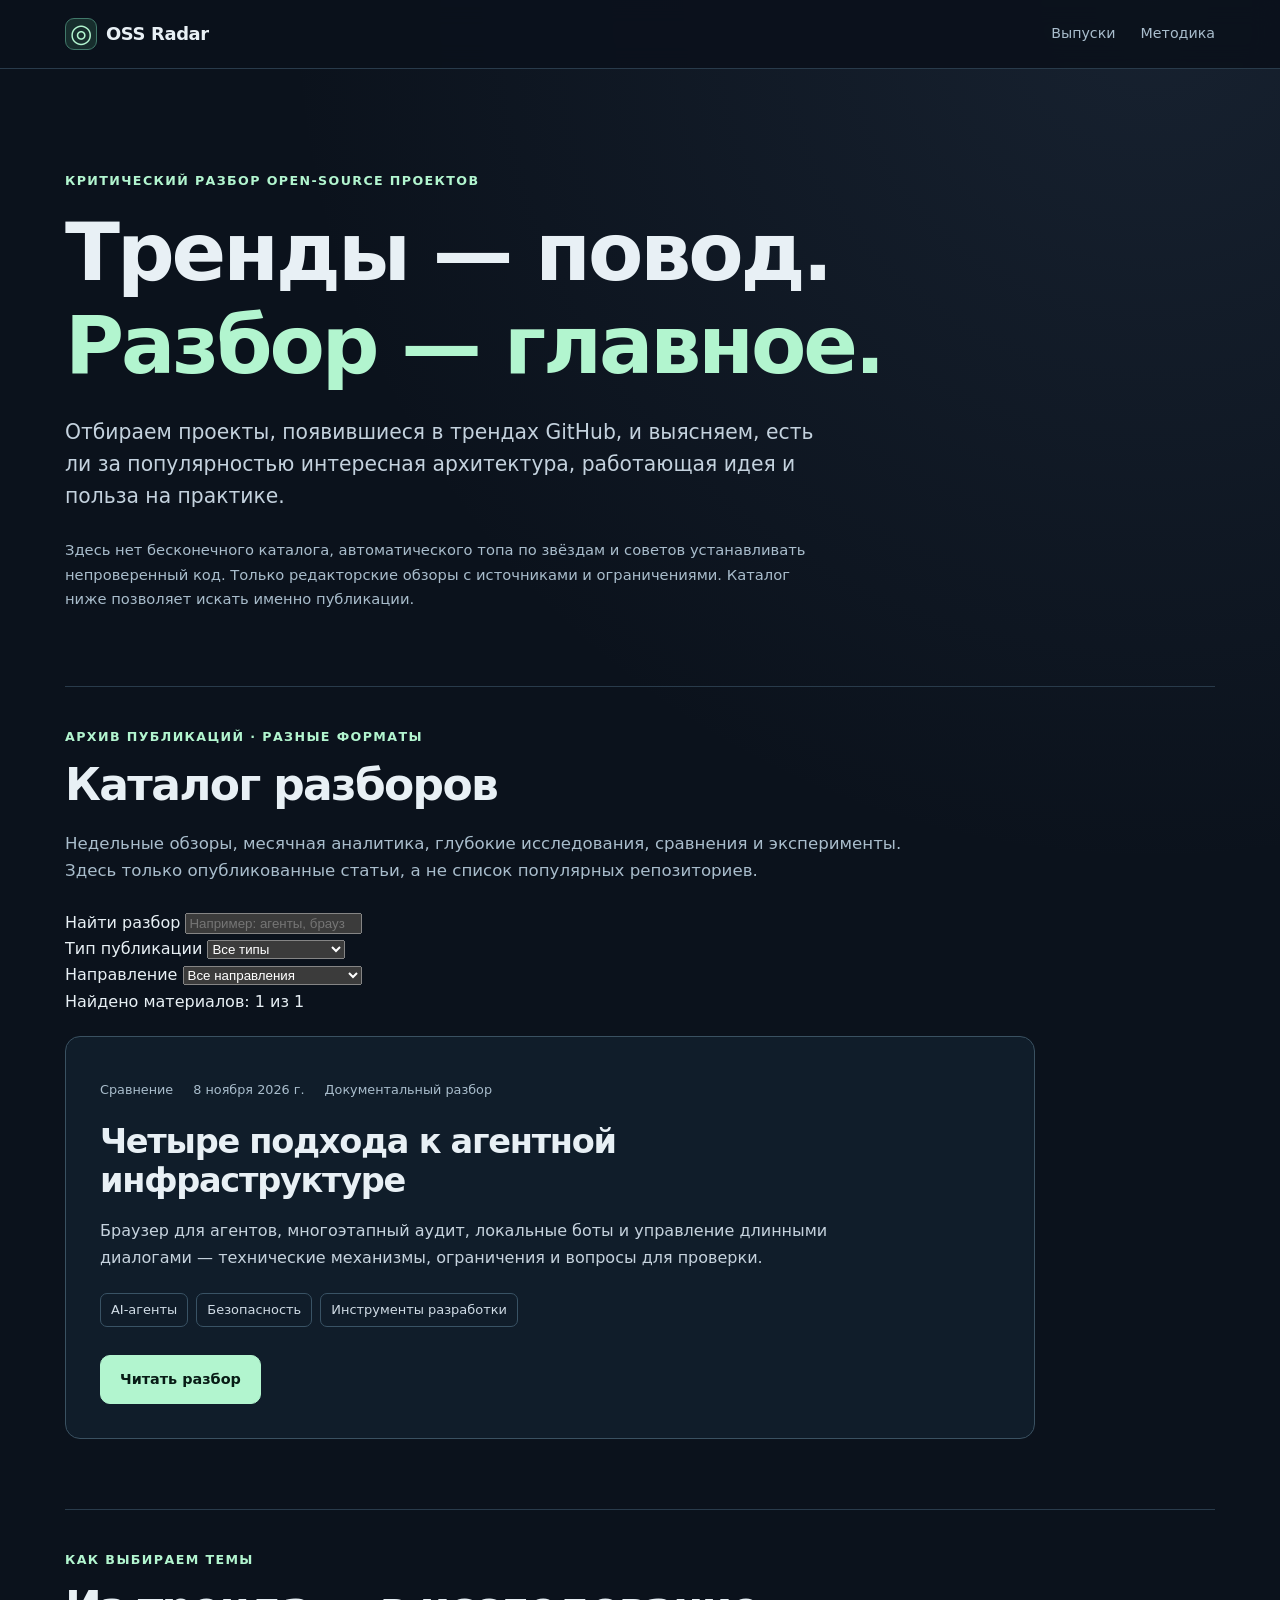
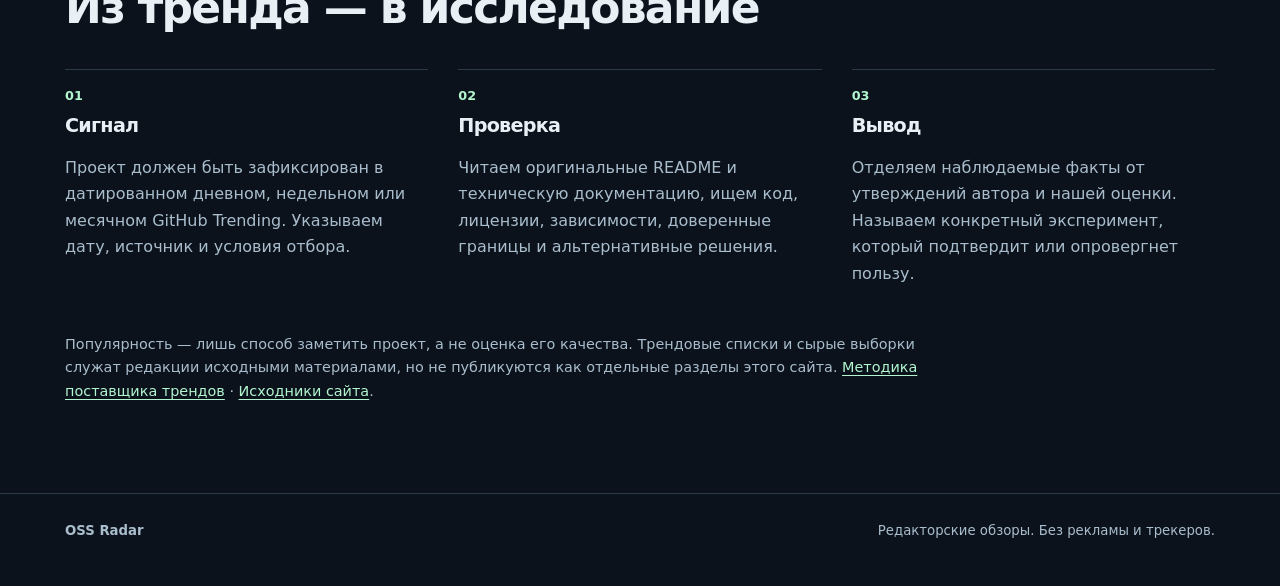
==== commit b6565569: "feat(oss-radar): add searchable catalog of reviews by publication format" ====
--- a/index.html
+++ b/index.html
@@ -5,9 +5,10 @@
 <meta name="viewport" content="width=device-width, initial-scale=1">
 <meta name="theme-color" content="#0b121c">
 <meta name="description" content="OSS Radar: критические обзоры проектов из трендов GitHub. Что устроено интересно, где ограничения и что стоит проверить.">
-<meta http-equiv="Content-Security-Policy" content="default-src 'self'; style-src 'self'; script-src 'none'; img-src 'self' data:; object-src 'none'; base-uri 'self'">
+<meta http-equiv="Content-Security-Policy" content="default-src 'self'; style-src 'self'; script-src 'self'; connect-src 'self'; img-src 'self' data:; object-src 'none'; base-uri 'self'">
 <title>OSS Radar — разборы проектов из GitHub Trending</title>
 <link rel="stylesheet" href="./style.css">
+<script defer src="./review-catalog.js"></script>
 </head>
 <body>
 <a class="skip" href="#main">Перейти к содержимому</a>
@@ -22,21 +23,49 @@
     <div class="eyebrow">Критический разбор open-source проектов</div>
     <h1>Тренды — повод.<br><span class="accent">Разбор — главное.</span></h1>
     <p class="hero-lead">Отбираем проекты, появившиеся в трендах GitHub, и выясняем, есть ли за популярностью интересная архитектура, работающая идея и польза на практике.</p>
-    <p class="intro-note">Здесь нет бесконечного каталога, автоматического топа по звёздам и советов устанавливать непроверенный код. Только редакторские обзоры с источниками и ограничениями.</p>
+    <p class="intro-note">Здесь нет бесконечного каталога, автоматического топа по звёздам и советов устанавливать непроверенный код. Только редакторские обзоры с источниками и ограничениями. Каталог ниже позволяет искать именно публикации.</p>
   </section>
 
   <section class="container section" id="issues" aria-labelledby="issue-heading">
     <div class="section-head">
-      <div><div class="eyebrow">Свежий выпуск · 8 ноября 2026</div><h2 id="issue-heading">Четыре подхода к агентной инфраструктуре</h2>
-      <p class="section-intro">Браузер для агентов, многоэтапный аудит безопасности, локальные боты с компьютером и сжатие длительных диалогов. Все четыре проекта попали в дневной GitHub Trending; мы проверили их README и разобрали не только обещания, но и ограничения.</p></div>
+      <div>
+        <div class="eyebrow">Архив публикаций · разные форматы</div>
+        <h2 id="issue-heading">Каталог разборов</h2>
+        <p class="section-intro">Недельные обзоры, месячная аналитика, глубокие исследования, сравнения и эксперименты. Здесь только опубликованные статьи, а не список популярных репозиториев.</p>
+      </div>
     </div>
-    <article class="lead-review">
-      <div class="issue-meta"><span class="meta-item">№ 01</span><span class="meta-item">Источник: GitHub Trending, 08.11.2026</span><span class="meta-item">Документальный разбор · без запуска кода</span></div>
-      <h3>Что действительно полезно в новых инструментах для AI-агентов?</h3>
-      <p>Сравниваем четыре разные инженерные границы: действия в браузере, проверку безопасности, полномочия виртуального компьютера и управление контекстом. Отдельно — что стоит проверять экспериментом и что пока остаётся заявлением авторов.</p>
-      <div class="review-keywords" aria-label="Проекты в выпуске"><span>agent-browser</span><span>security-audit-skill</span><span>OpenMausBot</span><span>billion-context</span></div>
-      <a class="button" href="./reviews/2026-11-08.html">Читать разбор <span aria-hidden="true">↗</span></a>
-    </article>
+    <div class="review-filters" role="search" aria-label="Поиск по публикациям">
+      <div class="review-field review-search">
+        <label for="searchReviews">Найти разбор</label>
+        <input id="searchReviews" type="search" placeholder="Например: агенты, браузер, безопасность" autocomplete="off">
+      </div>
+      <div class="review-field">
+        <label for="typeReviews">Тип публикации</label>
+        <select id="typeReviews">
+          <option value="all">Все типы</option>
+          <option value="weekly">Обзор недели</option>
+          <option value="monthly">Аналитика месяца</option>
+          <option value="deep">Глубокий разбор</option>
+          <option value="comparison">Сравнение</option>
+          <option value="experiment">Эксперимент</option>
+        </select>
+      </div>
+      <div class="review-field">
+        <label for="topicReviews">Направление</label>
+        <select id="topicReviews"><option value="all">Все направления</option></select>
+      </div>
+    </div>
+    <p id="reviewCount" class="review-counter" aria-live="polite">Загружаем каталог публикаций…</p>
+    <div id="reviewCards" class="archive-grid">
+      <article class="lead-review archive-review">
+        <div class="issue-meta"><span class="meta-item">8 ноября 2026</span><span class="meta-item">Сравнение · документальный разбор</span></div>
+        <h3>Четыре подхода к агентной инфраструктуре</h3>
+        <p>Браузерная автоматизация, безопасность, локальные боты и управление контекстом.</p>
+        <a class="button" href="./reviews/2026-11-08.html">Читать разбор</a>
+      </article>
+    </div>
+    <p id="reviewEmpty" class="intro-note" hidden>Пока нет опубликованных материалов с выбранными фильтрами. Исследования без проверки не публикуем.</p>
+    <noscript><p class="intro-note">Поиск по каталогу требует JavaScript; опубликованный разбор доступен по ссылке выше.</p></noscript>
   </section>
 
   <section class="container section" id="method" aria-labelledby="method-heading">
--- a/style.css
+++ b/style.css
@@ -1,28 +1,111 @@
-/* OSS Radar — public static experience. No external fonts, scripts, or tracking. */
-:root{color-scheme:dark;--bg:#09101a;--surface:#111c2a;--surface2:#162436;--line:#27394d;--text:#e7f0f4;--muted:#a0b2c2;--accent:#a8f5ce;--soft:#c4ccff;--warm:#f4c49e;--dark:#07100e;--max:1200px}
-*{box-sizing:border-box}html{scroll-behavior:smooth}body{margin:0;background:radial-gradient(circle at 92% 2%,rgba(101,123,181,.17),transparent 32%),linear-gradient(180deg,#0c1722 0,#09101a 430px);font-family:Inter,ui-sans-serif,-apple-system,BlinkMacSystemFont,"Segoe UI",sans-serif;color:var(--text);line-height:1.55}
-a{color:inherit;text-decoration:none}a:focus-visible,button:focus-visible,input:focus-visible,select:focus-visible{outline:3px solid var(--accent);outline-offset:3px}button,input,select{font:inherit}button{cursor:pointer}p{margin:.4em 0 1em}h1,h2,h3{line-height:1.14;letter-spacing:-.035em}h1{font-size:clamp(2.6rem,6vw,5.4rem);max-width:880px;margin:.15em 0 .28em}h2{font-size:clamp(1.8rem,3vw,2.8rem);margin:.18em 0}h3{font-size:1.17rem;margin:.15em 0}
-.container{width:min(var(--max),calc(100% - 36px));margin-inline:auto}.muted{color:var(--muted)}.tiny{font-size:.82rem}.eyebrow{font-size:.77rem;text-transform:uppercase;letter-spacing:.16em;font-weight:750;color:var(--accent)}.brand{display:flex;gap:.67rem;align-items:center;font-size:1.13rem;font-weight:850;letter-spacing:-.04em}.brand-mark{height:30px;width:30px;display:grid;place-items:center;border-radius:9px;border:1px solid #4a8c79;color:var(--accent);background:#142a29;font-size:1.6rem;line-height:1}
-.site-header{position:sticky;top:0;z-index:20;backdrop-filter:blur(18px);background:#09121ce8;border-bottom:1px solid #253341}.header-inner{min-height:65px;display:flex;gap:20px;align-items:center;justify-content:space-between}.nav{display:flex;align-items:center;gap:clamp(10px,2vw,28px);font-size:.88rem;color:#b6c5d2}.nav a:hover,.subtle-link:hover{color:var(--accent)}.nav a.active{color:var(--accent)}
-.hero{padding:clamp(48px,9vw,104px) 0 40px}.hero-lead{font-size:clamp(1rem,2.1vw,1.28rem);color:#bfcbda;max-width:690px}.accent{color:var(--accent)}.hero-actions{display:flex;gap:12px;flex-wrap:wrap;margin-top:28px}.button{display:inline-flex;align-items:center;justify-content:center;gap:8px;border-radius:12px;padding:12px 20px;font-weight:730;font-size:.92rem;background:var(--accent);color:var(--dark);border:1px solid var(--accent);min-height:45px}.button:hover{filter:brightness(1.07)}.button.secondary{background:transparent;color:var(--text);border-color:#52667a}.button.secondary:hover{border-color:var(--accent);color:var(--accent)}
-.stats{display:grid;grid-template-columns:repeat(3,minmax(0,1fr));gap:12px;margin:52px 0 0;max-width:760px}.stat{border-left:2px solid #436c62;padding:0 0 0 18px}.stat-number{font-size:clamp(1.55rem,3vw,2.4rem);font-weight:820;letter-spacing:-.05em;line-height:1.2}.stat-label{font-size:.81rem;color:var(--muted);margin-top:4px}
-.notice{border:1px solid #405269;background:#172536;border-radius:13px;padding:14px 18px;color:#c8d5df;font-size:.87rem}.notice strong{color:#edf5fa}.section{padding:46px 0 52px}.section-head{display:flex;align-items:end;justify-content:space-between;gap:24px;margin-bottom:25px}.section-intro{max-width:690px;color:var(--muted)}.subtle-link{font-size:.9rem;color:var(--accent);font-weight:650;white-space:nowrap}
-.featured-grid{display:grid;grid-template-columns:repeat(3,minmax(0,1fr));gap:14px}.feature-card,.project-card{border:1px solid var(--line);border-radius:16px;background:linear-gradient(145deg,#142234,#0e1927);padding:21px;min-width:0;transition:border-color .15s,transform .15s}.feature-card:hover,.project-card:hover{border-color:#627d85;transform:translateY(-2px)}.feature-card{display:flex;flex-direction:column;gap:10px;min-height:265px}.feature-top{display:flex;justify-content:space-between;gap:8px;align-items:center}.tag{display:inline-flex;align-items:center;font-size:.73rem;border-radius:30px;background:#20364a;border:1px solid #39536a;color:#caddea;padding:4px 9px;white-space:nowrap}.tag.amber{background:#3a2d27;border-color:#785a43;color:var(--warm)}.tag.green{color:var(--accent);border-color:#386c5f;background:#17332f}.stars{color:#edcf9f;font-size:.85rem;white-space:nowrap;font-variant-numeric:tabular-nums}.feature-card h3{font-size:1.4rem}.feature-card p{color:#c2cfdb;font-size:.9rem;margin:0}.feature-card .bottom{display:flex;align-items:center;justify-content:space-between;margin-top:auto;padding-top:10px;color:var(--accent);font-weight:700;font-size:.86rem}.section-cta{margin-top:18px}.compact-list{margin-top:14px;display:grid;grid-template-columns:repeat(2,minmax(0,1fr));gap:11px}.mini-feature{border:1px solid var(--line);border-radius:12px;padding:15px;background:var(--surface);display:flex;justify-content:space-between;gap:12px;align-items:center}.mini-feature .f-desc{font-size:.79rem;color:var(--muted);margin-top:3px}.mini-feature a{font-weight:750}.mini-feature a:hover{color:var(--accent)}.is-hidden{display:none!important}
-.catalog-wrap{border-top:1px solid #233246}.filters{border:1px solid var(--line);background:var(--surface);border-radius:16px;padding:17px;margin-bottom:22px;display:grid;grid-template-columns:1.5fr 1fr 1fr 1fr;gap:12px}.field{display:flex;flex-direction:column;gap:6px}.field label{font-weight:650;font-size:.76rem;color:#bccddc}.field input,.field select{width:100%;height:44px;border:1px solid #40556b;background:#0b1826;color:var(--text);border-radius:9px;padding:0 12px;min-width:0}.field input::placeholder{color:#7f94a8}.filter-line{display:flex;align-items:center;justify-content:space-between;gap:15px;margin-bottom:14px;flex-wrap:wrap}.check-field{display:flex;align-items:center;gap:8px;font-size:.82rem;color:#b8c8d7}.check-field input{accent-color:#a8f5ce}.catalog-grid{display:grid;grid-template-columns:repeat(3,minmax(0,1fr));gap:12px}.project-card{display:flex;flex-direction:column;gap:10px;padding:17px;min-height:195px}.project-top{display:flex;gap:8px;align-items:start;justify-content:space-between}.repo-link{font-weight:750;overflow-wrap:anywhere}.repo-link:hover{color:var(--accent)}.project-desc{font-size:.86rem;line-height:1.52;color:#aebdcc;flex:1;margin:0;display:-webkit-box;-webkit-line-clamp:3;-webkit-box-orient:vertical;overflow:hidden}.project-meta{display:flex;gap:6px;align-items:center;flex-wrap:wrap}.project-meta .tag{font-size:.69rem;padding:3px 8px}.save{height:32px;width:32px;border:1px solid #45586a;background:#0f1b27;border-radius:8px;color:#a1b3c2;display:grid;place-items:center;flex-shrink:0}.save[aria-pressed=true]{color:var(--accent);border-color:#458477;background:#1a3932}.catalog-action{display:flex;justify-content:center;margin-top:23px}.no-results{padding:38px 14px;text-align:center;color:var(--muted);border:1px dashed var(--line);border-radius:13px}.loading{padding:30px;color:var(--muted)}
-.method{display:grid;grid-template-columns:1fr 1fr;gap:25px}.method ul{padding-left:18px;color:var(--muted)}.method li{margin-bottom:11px}.method p{color:var(--muted)}.site-footer{border-top:1px solid var(--line);padding:26px 0 42px;color:#95aabb;font-size:.82rem}.footer-inner{display:flex;align-items:flex-start;justify-content:space-between;gap:20px}.footer-links{display:flex;gap:18px;flex-wrap:wrap}
-.review-hero{padding:58px 0 18px}.review-hero h1{font-size:clamp(2.3rem,5vw,4.5rem)}.review-layout{display:grid;grid-template-columns:minmax(0,1fr) 250px;gap:36px;padding-bottom:90px}.prose{max-width:780px}.prose p{color:#c5d1dc}.prose h2{margin-top:2.2em;font-size:1.75rem}.prose h3{margin-top:1.6em}.prose a{color:var(--accent);text-decoration:underline;text-underline-offset:3px}.prose li{margin-bottom:10px;color:#c5d1dc}.toc{border:1px solid var(--line);border-radius:14px;padding:17px;height:max-content;position:sticky;top:85px}.toc a{display:block;color:#b7c9da;font-size:.84rem;padding:7px 0}.toc a:hover{color:var(--accent)}.prose .lead{font-size:1.13rem;color:#d8e7ed}.rank{display:inline-block;color:var(--accent);font-variant-numeric:tabular-nums;margin-right:8px}.project-section{border-bottom:1px solid #27374a;padding-bottom:20px;scroll-margin-top:85px}.review-meta{display:flex;gap:8px;flex-wrap:wrap;margin:22px 0}.review-table{width:100%;border-collapse:collapse;margin:20px 0;font-size:.86rem}.review-table th,.review-table td{border-bottom:1px solid var(--line);text-align:left;padding:10px}.review-table th{color:#b6c8d6}
-@media(max-width:960px){.filters{grid-template-columns:1fr 1fr}.featured-grid{grid-template-columns:repeat(2,minmax(0,1fr))}.catalog-grid{grid-template-columns:repeat(2,minmax(0,1fr))}.review-layout{grid-template-columns:1fr}.toc{position:static;order:-1}.method{grid-template-columns:1fr}}
-@media(max-width:600px){.container{width:calc(100% - 28px)}.header-inner{min-height:60px}.nav{gap:12px;font-size:.77rem}.nav a.optional{display:none}.hero{padding:52px 0 25px}.hero-actions .button{flex:1}.stats{gap:7px;margin:35px 0 0}.stat{padding-left:10px}.stat-number{font-size:1.45rem}.stat-label{font-size:.7rem}.section{padding:34px 0}.section-head{align-items:flex-start;flex-direction:column;gap:10px}.featured-grid,.catalog-grid,.compact-list{grid-template-columns:1fr}.feature-card{min-height:220px}.filters{grid-template-columns:1fr 1fr;padding:12px;gap:10px}.filters .search-field{grid-column:1/-1}.filter-line{align-items:start}.footer-inner{flex-direction:column}.review-hero{padding:35px 0 8px}.review-layout{gap:20px;padding-bottom:45px}.review-table{font-size:.76rem}.review-table th,.review-table td{padding:7px}.project-card{min-height:162px}}
-@media(prefers-reduced-motion:reduce){html{scroll-behavior:auto}*{transition:none!important}}
-
-/* Reuse public provider feeds and the official GitHub star-history endpoint. */
-.trend-actions{display:flex;gap:16px;align-items:center;flex-wrap:wrap;margin-top:auto;font-size:.85rem}
-.history-form{display:flex;align-items:end;gap:14px;flex-wrap:wrap;padding:18px;border:1px solid var(--line);border-radius:14px;background:var(--surface);max-width:760px}
-.history-form .field{flex:1;min-width:195px}
-.history-weeks{display:grid;gap:10px;margin:20px 0 24px;max-width:760px}
-.week-row{display:grid;grid-template-columns:minmax(100px,190px) minmax(80px,1fr) 90px;align-items:center;gap:14px;padding:10px 12px;border:1px solid var(--line);border-radius:11px;background:var(--surface);font-size:.83rem}
-.week-row meter{width:100%;height:22px;accent-color:var(--accent)}
-.week-row .stars{text-align:right}
-.history-summary{padding:10px 0;max-width:760px}
-.project-meta .subtle-link{font-size:.7rem;margin-left:auto}
-@media(max-width:600px){.week-row{grid-template-columns:100px minmax(55px,1fr) 55px;gap:8px;font-size:.72rem}.trend-actions{font-size:.8rem}}
+/* OSS Radar: long-form editorial site. Static, no external scripts or trackers. */
+:root {
+  color-scheme: dark;
+  --bg: #0b121c;
+  --surface: #111d2b;
+  --line: #293b4b;
+  --text: #e8f0f5;
+  --muted: #a9bdcc;
+  --accent: #b2f5cf;
+  --content: 1150px;
+}
+*, *::before, *::after { box-sizing: border-box; }
+html { scroll-behavior: smooth; scroll-padding-top: 90px; }
+body {
+  margin: 0;
+  min-height: 100vh;
+  color: var(--text);
+  background: radial-gradient(circle at 90% 0%,rgba(82,110,146,.17), transparent 35%),var(--bg);
+  font: 16px/1.65 ui-sans-serif,system-ui,-apple-system,BlinkMacSystemFont,"Segoe UI",sans-serif;
+}
+a { color: inherit; text-decoration: none; }
+a:hover { color: var(--accent); }
+a:focus-visible { outline: 3px solid var(--accent); outline-offset: 4px; }
+.container { width: min(var(--content),calc(100% - 40px)); margin-inline:auto; }
+.skip { position: absolute; top: -100px; left:16px; z-index:50; padding:9px 15px;background:var(--accent);color:#062018; }
+.skip:focus { top:10px; }
+.site-header {
+  position: sticky;
+  top: 0;
+  z-index: 10;
+  background: rgba(11,18,28,.94);
+  backdrop-filter: blur(12px);
+  border-bottom: 1px solid var(--line);
+}
+.header-inner { min-height:68px; display:flex; align-items:center; justify-content:space-between; gap:25px; }
+.brand { display:flex;align-items:center;gap:9px;font-weight:800;font-size:1.12rem;letter-spacing:-.02em; }
+.brand-mark { display:inline-grid;place-items:center;border:1px solid #41796a;background:#172e2d;color:var(--accent);border-radius:9px;height:32px;width:32px;font-size:1.6rem;line-height:1; }
+.nav { display:flex;align-items:center;gap:25px;color:var(--muted);font-size:.89rem; }
+.nav a.active { color:var(--accent); }
+.eyebrow,.project-kicker { font-size:.79rem;font-weight:750;letter-spacing:.11em;text-transform:uppercase;color:var(--accent); }
+h1,h2,h3 { line-height:1.15;letter-spacing:-.038em; }
+h1 { font-size:clamp(2.5rem,6.3vw,5.2rem);margin:14px 0 24px; }
+h2 { font-size:clamp(1.85rem,3.5vw,2.75rem);margin:12px 0 19px; }
+h3 { font-size:clamp(1.25rem,2vw,1.55rem);margin:9px 0 18px; }
+p { margin:0 0 1.3em; }
+.hero { max-width: min(var(--content),calc(100% - 40px)); padding:clamp(55px,8vw,106px) 0 56px; }
+.hero h1 { max-width:960px; }
+.accent { color:var(--accent); }
+.hero-lead { color:#c4d2de;font-size:clamp(1.04rem,2vw,1.27rem);max-width:780px;line-height:1.58; }
+.intro-note { color:var(--muted);font-size:.92rem;max-width:770px; }
+.hero-actions { display:flex;flex-wrap:wrap;gap:12px;margin:31px 0 0; }
+.button { display:inline-flex;align-items:center;justify-content:center;gap:8px;border-radius:10px;padding:12px 19px;font-weight:740;font-size:.9rem;min-height:44px;border:1px solid var(--accent);background:var(--accent);color:#081c16; }
+.button:hover { filter:brightness(1.06);color:#081c16; }
+.button.secondary { background:transparent;color:var(--text);border-color:#536678; }
+.button.secondary:hover {border-color:var(--accent);color:var(--accent); }
+.section {padding:40px 0 70px;border-top:1px solid var(--line);}
+.section-head { max-width:880px; margin-bottom:25px; }
+.section-intro { color:var(--muted);font-size:1.04rem; }
+.lead-review { max-width:970px;padding:clamp(22px,4vw,34px);border:1px solid #3a5161;border-radius:15px;background:#101d2a;}
+.lead-review h3 { font-size:clamp(1.5rem,3vw,2.1rem);max-width:760px; }
+.lead-review p {color:#c6d3de;max-width:790px;}
+.issue-meta { display:flex;gap:9px 20px;flex-wrap:wrap;margin:8px 0 23px;color:var(--muted);font-size:.8rem; }
+.meta-item { white-space:normal; }
+.review-keywords {display:flex;flex-wrap:wrap;gap:8px;margin:22px 0 28px;}
+.review-keywords span {border:1px solid #395365;border-radius:7px;padding:5px 10px;color:#d0dce6;font-size:.81rem;}
+.method-grid {display:grid;grid-template-columns:repeat(3,minmax(0,1fr));gap:30px;margin:35px 0 25px;}
+.method-grid h3 {font-size:1.2rem;}
+.method-grid p,.method-detail {color:var(--muted);}
+.method-index {border-top:1px solid var(--line);padding-top:15px;font-weight:850;color:var(--accent);font-size:.8rem;}
+.method-detail {max-width:900px;font-size:.9rem;}
+.method-detail a,.source-row a,.prose a:not(.button) {color:var(--accent);text-decoration:underline;text-underline-offset:3px;}
+.review-hero {padding:clamp(40px,6vw,70px) 0 15px;}
+.review-hero h1 {font-size:clamp(2.3rem,5vw,4.6rem);max-width:1050px;}
+.notice {max-width:1000px;padding:16px 0;border-top:1px solid #435268;color:#b9cad6;font-size:.88rem;}
+.notice strong {color:var(--text);}
+.article-layout {display:grid;grid-template-columns:minmax(0,1fr) 205px;gap:50px;padding:20px 0 90px;align-items:start;}
+.prose {max-width:780px;min-width:0;}
+.prose h2 {font-size:clamp(1.55rem,2.8vw,2.2rem);}
+.prose p,.prose li {color:#c4d2dc;}
+.prose strong {color:#f1f5f8;}
+.prose code {font-size:.89em;color:#c7f4d9;background:#1b2c34;padding:2px 5px;border-radius:4px;overflow-wrap:anywhere;}
+.article-intro {padding-bottom:25px;}
+.project-section {padding:42px 0;border-top:1px solid var(--line);scroll-margin-top:90px;}
+.project-section .project-kicker {margin-bottom:12px;}
+.source-row {font-size:.9rem;}
+.verdict {border-top:1px solid var(--line);padding:42px 0 48px;}
+.toc {position:sticky;top:97px;border-left:1px solid var(--line);padding-left:20px;}
+.toc a {display:block;padding:8px 0;color:#b3c6d4;font-size:.88rem;}
+.toc a:hover {color:var(--accent);}
+.site-footer {border-top:1px solid var(--line);color:var(--muted);padding:26px 0 44px;font-size:.83rem;}
+.footer-inner {display:flex;align-items:center;justify-content:space-between;gap:20px;flex-wrap:wrap;}
+@media(max-width:820px) {
+  .method-grid {grid-template-columns:1fr;gap:17px;}
+  .article-layout {grid-template-columns:1fr;gap:20px;}
+  .toc {position:static;grid-row:1;padding:12px 0 25px;border-left:none;border-bottom:1px solid var(--line);display:flex;flex-wrap:wrap;gap:2px 17px;}
+  .toc .eyebrow {width:100%;}
+}
+@media(max-width:540px) {
+  .container {width:calc(100% - 28px);}
+  .header-inner {min-height:61px;}
+  .nav {gap:14px;font-size:.83rem;}
+  .hero {padding:43px 0 45px;}
+  h1 {font-size:clamp(2.25rem,10vw,3.3rem);}
+  .section {padding:33px 0 48px;}
+  .lead-review {padding:21px;}
+  .article-layout {padding-bottom:52px;}
+  .project-section {padding:32px 0;}
+  .issue-meta {gap:4px 13px;}
+  .hero-actions .button {flex:1;}
+}
+@media(prefers-reduced-motion:reduce) {html{scroll-behavior:auto;}}
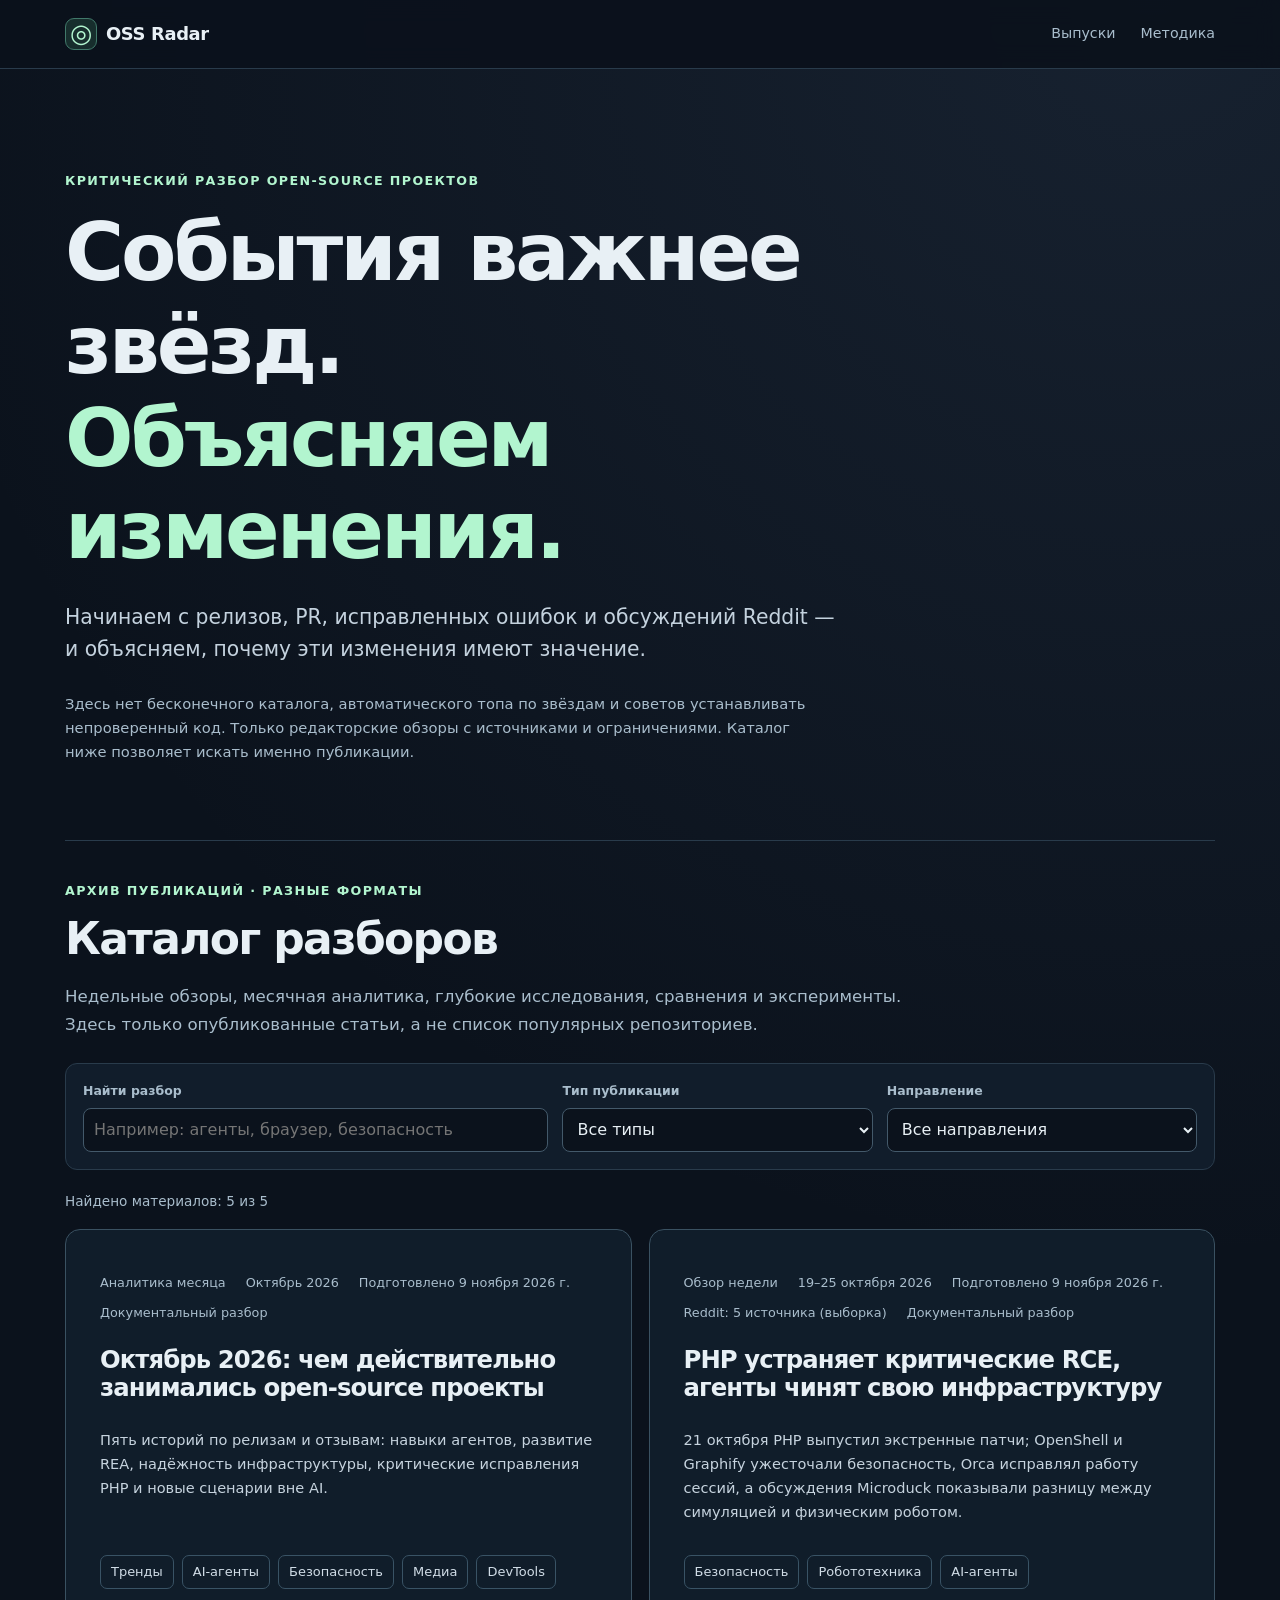
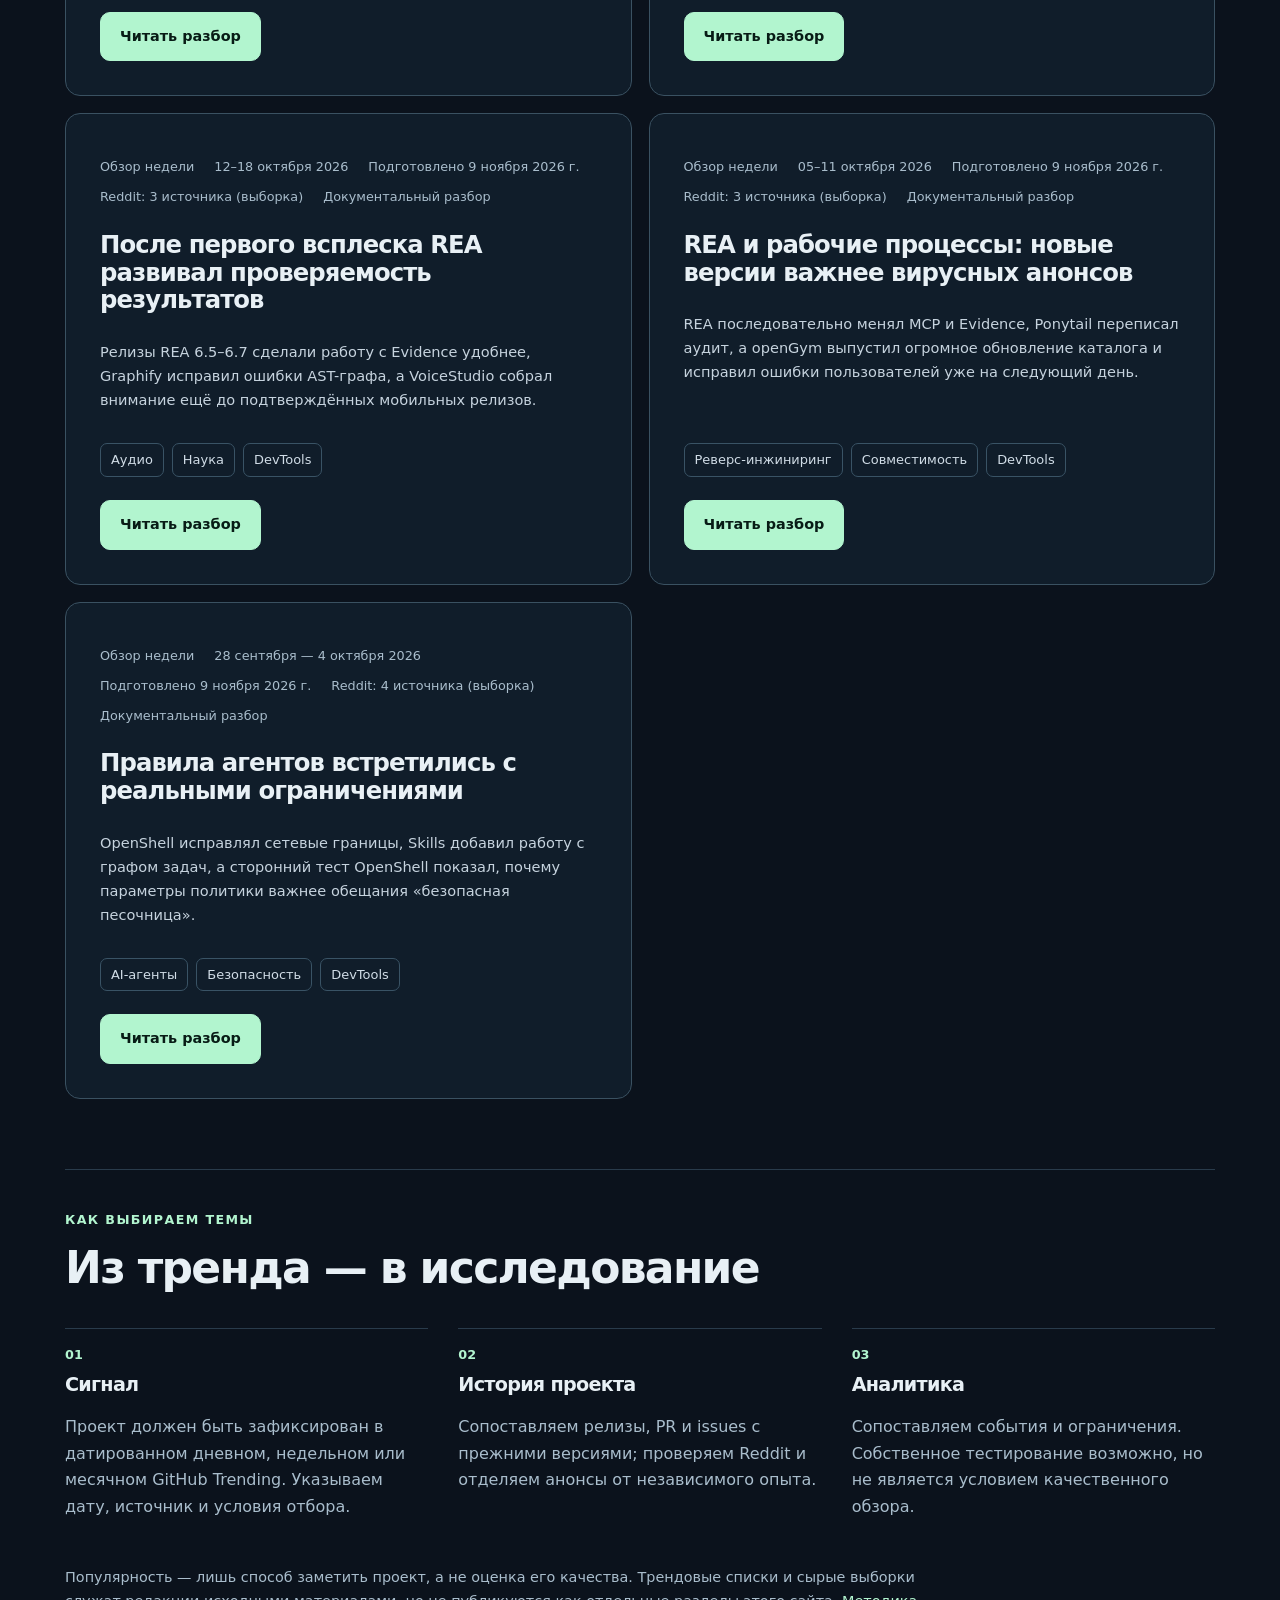
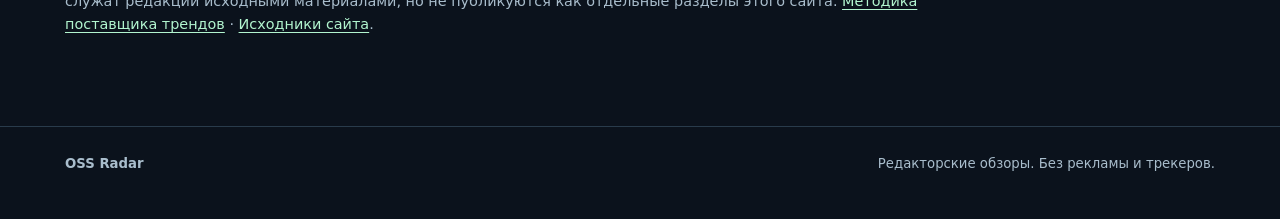
==== commit 42e34535: "content(oss-radar): restructure October reviews as release-first project chronologies Four weekly es" ====
--- a/index.html
+++ b/index.html
@@ -21,8 +21,8 @@
 <main id="main">
   <section class="container hero">
     <div class="eyebrow">Критический разбор open-source проектов</div>
-    <h1>Тренды — повод.<br><span class="accent">Разбор — главное.</span></h1>
-    <p class="hero-lead">Отбираем проекты, появившиеся в трендах GitHub, и выясняем, есть ли за популярностью интересная архитектура, работающая идея и польза на практике.</p>
+    <h1>События важнее звёзд.<br><span class="accent">Объясняем изменения.</span></h1>
+    <p class="hero-lead">Начинаем с релизов, PR, исправленных ошибок и обсуждений Reddit — и объясняем, почему эти изменения имеют значение.</p>
     <p class="intro-note">Здесь нет бесконечного каталога, автоматического топа по звёздам и советов устанавливать непроверенный код. Только редакторские обзоры с источниками и ограничениями. Каталог ниже позволяет искать именно публикации.</p>
   </section>
 
@@ -57,23 +57,18 @@
     </div>
     <p id="reviewCount" class="review-counter" aria-live="polite">Загружаем каталог публикаций…</p>
     <div id="reviewCards" class="archive-grid">
-      <article class="lead-review archive-review">
-        <div class="issue-meta"><span class="meta-item">8 ноября 2026</span><span class="meta-item">Сравнение · документальный разбор</span></div>
-        <h3>Четыре подхода к агентной инфраструктуре</h3>
-        <p>Браузерная автоматизация, безопасность, локальные боты и управление контекстом.</p>
-        <a class="button" href="./reviews/2026-11-08.html">Читать разбор</a>
-      </article>
+      <article class="lead-review archive-review"><div class="issue-meta"><span class="meta-item">Октябрь 2026</span><span class="meta-item">Месячная аналитика</span></div><h3>Октябрь 2026: чем действительно занимались open-source проекты</h3><p>От новых процессов разработки до критических патчей PHP: пять инженерных историй месяца.</p><a class="button" href="./reviews/2026-10-month.html">Читать аналитику</a></article>
     </div>
     <p id="reviewEmpty" class="intro-note" hidden>Пока нет опубликованных материалов с выбранными фильтрами. Исследования без проверки не публикуем.</p>
-    <noscript><p class="intro-note">Поиск по каталогу требует JavaScript; опубликованный разбор доступен по ссылке выше.</p></noscript>
+    <noscript><p class="intro-note">Поиск требует JavaScript; месячная аналитика доступна по ссылке выше.</p></noscript>
   </section>
 
   <section class="container section" id="method" aria-labelledby="method-heading">
     <div class="eyebrow">Как выбираем темы</div><h2 id="method-heading">Из тренда — в исследование</h2>
     <div class="method-grid">
       <div><div class="method-index">01</div><h3>Сигнал</h3><p>Проект должен быть зафиксирован в датированном дневном, недельном или месячном GitHub Trending. Указываем дату, источник и условия отбора.</p></div>
-      <div><div class="method-index">02</div><h3>Проверка</h3><p>Читаем оригинальные README и техническую документацию, ищем код, лицензии, зависимости, доверенные границы и альтернативные решения.</p></div>
-      <div><div class="method-index">03</div><h3>Вывод</h3><p>Отделяем наблюдаемые факты от утверждений автора и нашей оценки. Называем конкретный эксперимент, который подтвердит или опровергнет пользу.</p></div>
+      <div><div class="method-index">02</div><h3>История проекта</h3><p>Сопоставляем релизы, PR и issues с прежними версиями; проверяем Reddit и отделяем анонсы от независимого опыта.</p></div>
+      <div><div class="method-index">03</div><h3>Аналитика</h3><p>Сопоставляем события и ограничения. Собственное тестирование возможно, но не является условием качественного обзора.</p></div>
     </div>
     <p class="method-detail">Популярность — лишь способ заметить проект, а не оценка его качества. Трендовые списки и сырые выборки служат редакции исходными материалами, но не публикуются как отдельные разделы этого сайта. <a href="https://githubtrending.today/methodology/" target="_blank" rel="noopener noreferrer">Методика поставщика трендов</a> · <a href="https://github.com/Dmitry-dev-pet/oss-radar-site" target="_blank" rel="noopener noreferrer">Исходники сайта</a>.</p>
   </section>
--- a/style.css
+++ b/style.css
@@ -109,3 +109,68 @@
   .hero-actions .button {flex:1;}
 }
 @media(prefers-reduced-motion:reduce) {html{scroll-behavior:auto;}}
+
+/* Editorial-only article catalog. No repository rankings or external API traffic. */
+.review-filters{display:grid;grid-template-columns:1.5fr 1fr 1fr;gap:14px;margin:20px 0;padding:17px;border:1px solid var(--line);background:var(--surface);border-radius:12px}
+.review-field{display:flex;flex-direction:column;gap:6px;min-width:0}
+.review-field label{font-size:.78rem;font-weight:700;color:var(--muted)}
+.review-field input,.review-field select{width:100%;height:44px;color:var(--text);background:var(--bg);border:1px solid #43596a;border-radius:8px;padding:8px 10px;font:inherit}
+.review-field input:focus-visible,.review-field select:focus-visible{outline:2px solid var(--accent);outline-offset:2px}
+.archive-grid{display:grid;grid-template-columns:repeat(2,minmax(0,1fr));gap:17px;align-items:stretch}
+.archive-review{max-width:none;display:flex;flex-direction:column;gap:8px;min-width:0}
+.archive-review p{flex:1;font-size:.91rem}
+.archive-review h3{font-size:clamp(1.22rem,2vw,1.52rem)}
+.archive-review .button{align-self:start;margin-top:5px}
+.archive-review .issue-meta{margin-bottom:6px}
+.archive-review .review-keywords{margin:4px 0 10px}
+.review-counter{font-size:.85rem;color:var(--muted);margin:0 0 17px}
+[hidden]{display:none!important}
+@media(max-width:800px){.review-filters{grid-template-columns:1fr 1fr}.review-search{grid-column:1 / -1}.archive-grid{grid-template-columns:1fr}}
+@media(max-width:480px){.review-filters{grid-template-columns:1fr}.review-search{grid-column:auto}.archive-review{padding:20px}}
+
+/* Retro editorial data tables; horizontally scroll in narrow mobile layouts. */
+.prose table{width:100%;border-collapse:collapse;margin:20px 0 26px;font-size:.87rem}
+.prose table th,.prose table td{border-bottom:1px solid var(--line);padding:10px 8px;text-align:left;vertical-align:top;overflow-wrap:anywhere}
+.prose table th{color:var(--accent)}
+.prose table td:first-child{min-width:150px}
+.prose ol{padding-left:20px;color:var(--muted)}
+.prose ol li{margin:9px 0}
+.prose a:not(.button){overflow-wrap:anywhere}
+@media(max-width:600px){.prose table{font-size:.75rem}.prose table th,.prose table td{padding:8px 4px}.prose table td:first-child{min-width:100px}}
+
+/* Linked weekly editorial issues (2026-11-09). */
+.week-links{display:flex;flex-wrap:wrap;align-items:center;gap:10px 16px;margin:22px 0 26px;padding:15px 0;border-top:1px solid var(--line);border-bottom:1px solid var(--line)}
+.week-links a{font-size:.87rem;color:var(--accent);text-decoration:underline;text-underline-offset:3px}
+.table-scroll{max-width:100%;overflow-x:auto;overscroll-behavior-x:contain;border:1px solid var(--line);border-radius:10px;margin:18px 0 15px}
+.table-scroll table{min-width:575px;margin:0}
+.table-scroll .num{text-align:right;white-space:nowrap;font-variant-numeric:tabular-nums}
+.prose .method-small{font-size:.8rem;color:var(--muted);line-height:1.55}
+@media(max-width:600px){.table-scroll table th,.table-scroll table td{padding:9px 10px}.week-links{gap:9px 15px}}
+
+/* Compact project-level research blocks added to each weekly editorial issue. */
+.project-analysis{margin:18px 0;padding:17px 18px 15px;border-left:3px solid #4b8778;background:rgba(19,42,47,.52);border-radius:0 10px 10px 0}
+.project-analysis h3{font-size:1.06rem;letter-spacing:-.015em;line-height:1.35;margin:0 0 10px}
+.project-analysis p{font-size:.94rem;margin:0 0 10px;color:#ccdbe4}
+.project-analysis p:last-child{margin-bottom:0}
+@media(max-width:600px){.project-analysis{padding:14px 12px}.project-analysis p{font-size:.91rem}}
+
+/* Verifiable editorial Reddit evidence, not a popularity leaderboard. */
+.reddit-evidence-list{display:grid;gap:14px;margin:18px 0 24px}
+.reddit-evidence{border:1px solid var(--line);border-radius:12px;padding:17px 20px;background:rgba(27,43,56,.5);scroll-margin-top:95px}
+.reddit-evidence h3{font-size:1.08rem;line-height:1.4;letter-spacing:-.01em;margin:10px 0 12px}
+.reddit-evidence p{font-size:.92rem;margin:0 0 11px}
+.reddit-evidence p:last-child{margin-bottom:0}
+.reddit-meta{display:flex;flex-wrap:wrap;gap:7px 14px;font-size:.77rem;color:var(--muted)}
+.reddit-crossref{font-size:.88rem;margin:12px 0}
+.reddit-crossref a{white-space:normal}
+@media(max-width:600px){.reddit-evidence{padding:14px}.reddit-meta{gap:5px 10px}}
+
+/* Project-first editorial chronology: release evidence is central, social and popularity follow. */
+.change-events{display:grid;gap:17px;margin:20px 0 29px}
+.change-event{padding:18px 20px;border:1px solid var(--line);border-radius:12px;background:rgba(20,36,48,.75);scroll-margin-top:90px}
+.change-event h3{margin:10px 0 14px;font-size:1.18rem;letter-spacing:-.015em;line-height:1.35}
+.change-event p{font-size:.94rem;margin:0 0 12px}
+.change-event p:last-child{margin-bottom:0}
+.change-meta{display:flex;flex-wrap:wrap;gap:6px 14px;font-size:.8rem;font-weight:680;color:var(--accent)}
+.change-meta a{font-weight:500}
+@media(max-width:600px){.change-event{padding:14px}.change-event h3{font-size:1.08rem}}
